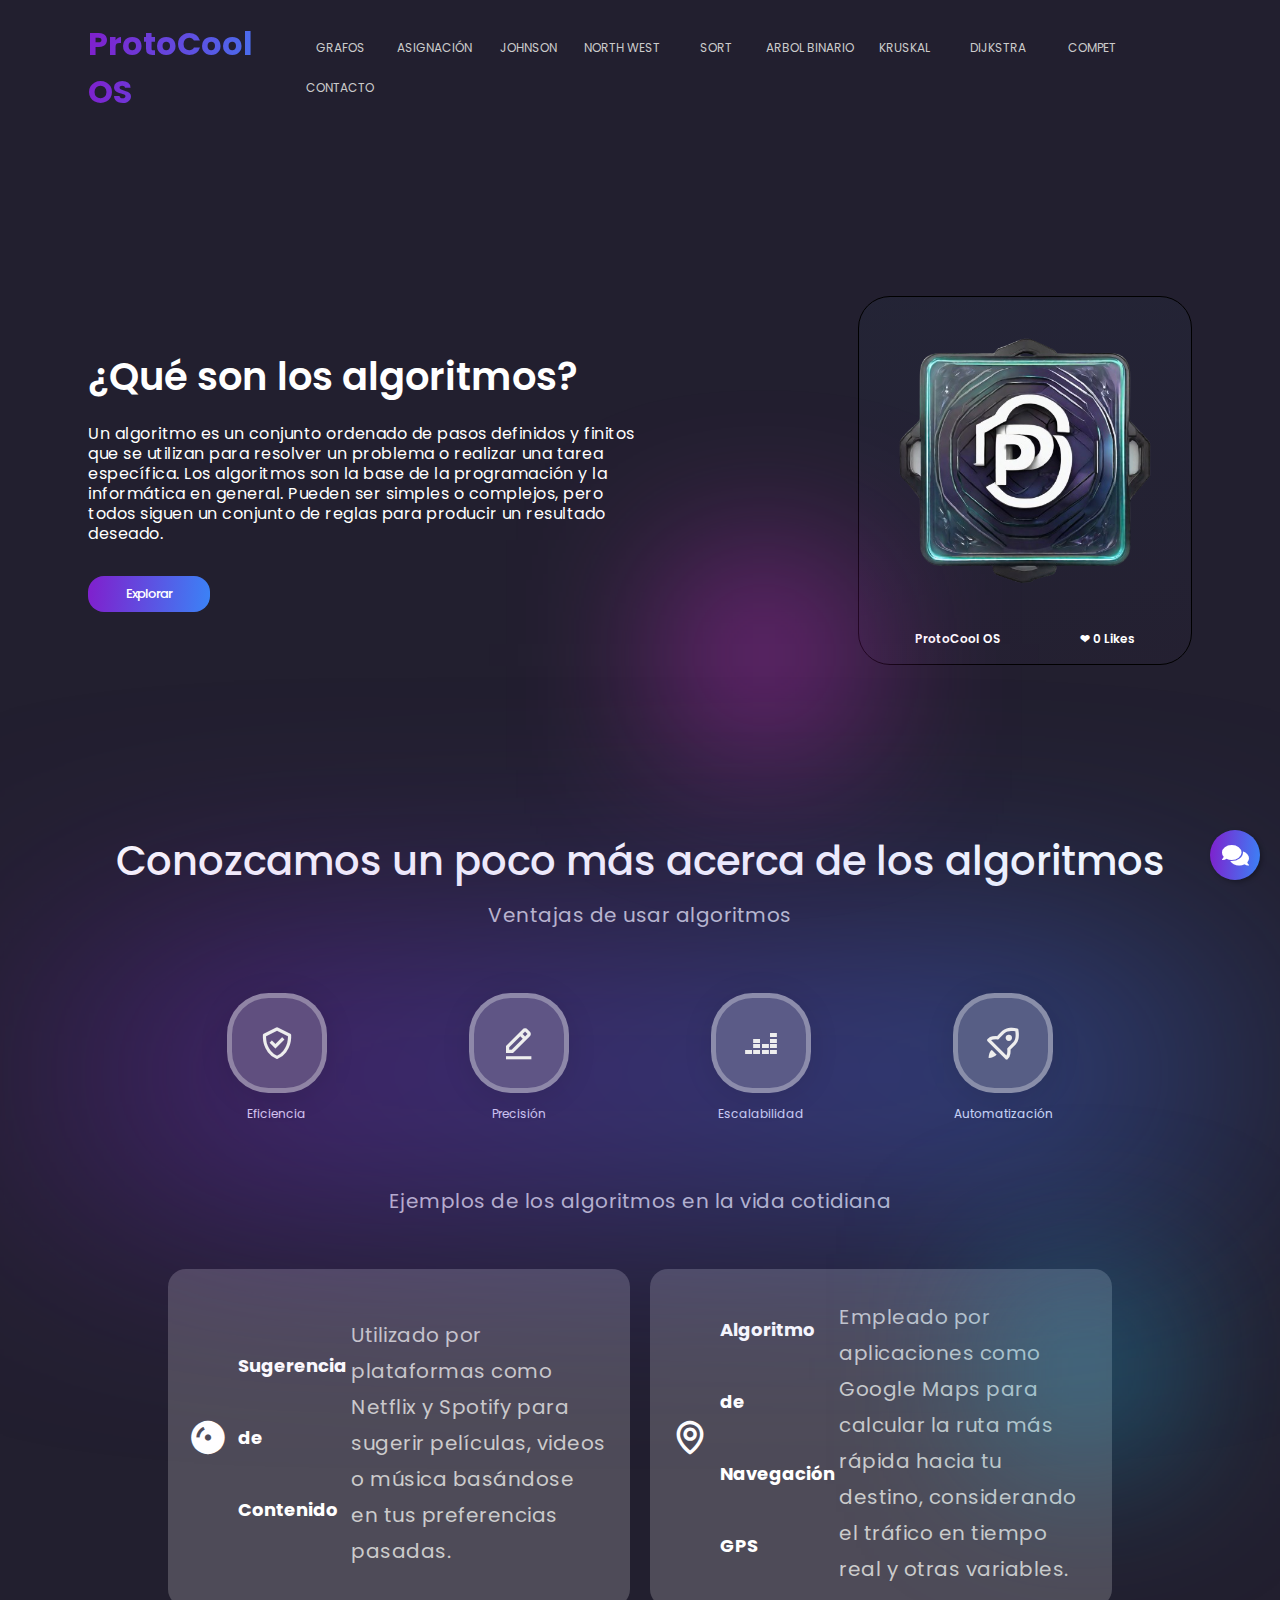
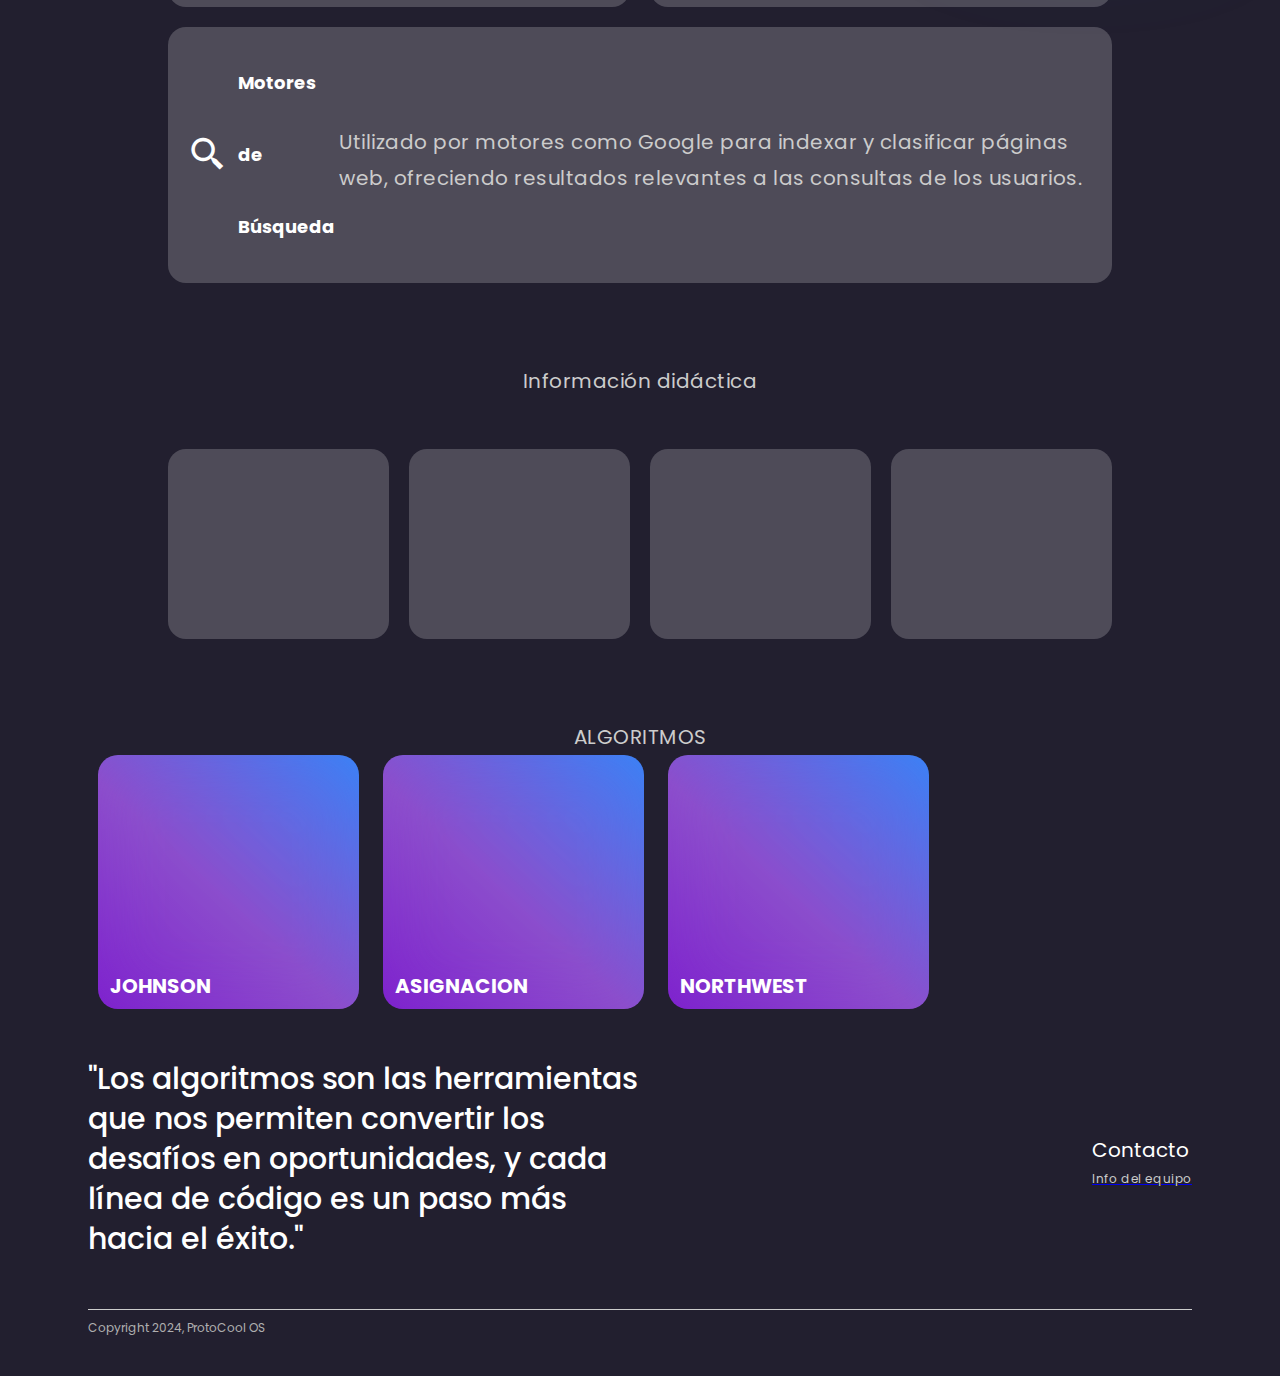
==== index.html @ 1f65a834 "Reutilizacion de codigo" ====
<!DOCTYPE html>
<html lang="en">

<head>
    <meta charset="UTF-8">
    <meta name="viewport" content="width=device-width, initial-scale=1.0">
    <link rel="stylesheet" href="https://cdnjs.cloudflare.com/ajax/libs/font-awesome/5.15.4/css/all.min.css">
    <link href='https://unpkg.com/boxicons@2.1.4/css/boxicons.min.css' rel='stylesheet'>
    <link rel="stylesheet" href="style.css">
    <title>ProtoCool OS</title>
</head>

<body>

    <div class="main">
        <!-- Navbar -->
        <div class="navbar">
            <a href="#" class="logo">ProtoCool OS</a>
            <!--
            <div class="nav-links">
                <span class="item selected">Home</span>
            </div>
            -->
            <div class="nav-buttons" id="navMenu">
                <a href="Grafos1/indexGrafos.html">
                    <button class="nav-btn">GRAFOS</button>
                </a>
                <a href="Asigancion/indexAsignacion.html">
                    <button class="nav-btn">ASIGNACIÓN</button>
                </a>
                <a href="Johnson/indexJohnson.html">
                    <button class="nav-btn">JOHNSON</button>
                </a>
                <a href="NorthWest/indexNorth.html">
                    <button class="nav-btn">NORTH WEST</button>
                </a>
                <a href="Sort/indexSort.html">
                    <button class="nav-btn">SORT</button>
                </a>
                <a href="ArbolBinario/indexArbol.html">
                    <button class="nav-btn">ARBOL BINARIO</button>
                </a>
                <a href="/Kruskal/indexkruskal.html">
                    <button class="nav-btn">KRUSKAL</button>
                </a>
                <a href="../Dijkstra/indexdijkstra.html">
                    <button class="nav-btn">DIJKSTRA</button>
                </a>
                <a href="../Compet/indexCompet.html">
                    <button class="nav-btn">COMPET</button>
                </a>
                <a href="Contacto/indexContacto.html">
                    <button class="nav-btn">CONTACTO</button>
                </a>
            </div>

            <button class="toggler">
                <i class='bx bx-menu'></i>
            </button>
        </div>
        <!-- End of Navbar -->

        <!-- Top Container -->
        <div class="top-container">
            <div class="info-box">
                <p class="header">
                    ¿Qué son los algoritmos?
                </p>
                <p class="info-text">
                    Un algoritmo es un conjunto ordenado de pasos definidos y finitos que se utilizan para resolver un problema o realizar una tarea específica. Los algoritmos son la base de la programación y la informática en general. Pueden ser simples o complejos, pero todos siguen un conjunto de reglas para producir un resultado deseado.
                </p>
                <div class="info-buttons">
                    <button id="scroll" class="info-btn selected">Explorar</button>
                    
                </div>
            </div>
            <div class="nft-box">
                <img src="logo_de_ProtoCool_OSv2.png" class="nft-pic">
                <div class="nft-content">
                    <div class="info">
                        <!-- <img src="logo.png" class="info-img"> -->
                        <div>
                            <p>
                                ProtoCool OS
                            </p>
                        </div>
                    </div>
                    <div class="likes">
                        <div class="heart-container">
                            <span class="heart" id="likeHeart">&#10084;</span>
                            <span id="likesCounter">0</span> Likes
                        </div>
                    </div>
                </div>
            </div>
        </div>
        <!-- End of Top Container -->

        <!-- Get Stearted -->
        <div class="get-started">
            <p class="header">Conozcamos un poco más acerca de los algoritmos</p>
            <p class="info-text">Ventajas de usar algoritmos</p>
            <div class="items-box">
                <div class="item-container">
                    <div class="item">
                        <i class='bx bx-check-shield'></i>
                    </div>
                    <p> Eficiencia </p>
                </div>
                <div class="item-container">
                    <div class="item">
                        <i class='bx bx-edit-alt'></i>
                    </div>
                    <p>Precisión </p>
                </div>
                <div class="item-container">
                    <div class="item">
                        <i class='bx bxl-deezer'></i>
                    </div>
                    <p>Escalabilidad</p>
                </div>
                <div class="item-container">
                    <div class="item">
                        <i class='bx bx-rocket'></i>
                    </div>
                    <p>Automatización</p>
                </div>
            </div>

            <p class="info-text">Ejemplos de los algoritmos en la vida cotidiana</p>
            <div class="sl-nft">
                <div class="item">
                    <div class="header">
                        <i class='bx bxs-album'></i>
                        <h5> Sugerencia de Contenido</h5>
                    </div>
                    <p class="info-text">Utilizado por plataformas como Netflix y Spotify para sugerir películas,
                         videos o música basándose en tus preferencias pasadas.</p>
                </div>
                <div class="item">
                    <div class="header">
                        <i class='bx bx-map'></i>
                        <h5>Algoritmo de Navegación GPS</h5>
                    </div>
                    <p class="info-text">Empleado por aplicaciones como Google Maps para calcular la ruta más rápida hacia tu destino, 
                        considerando el tráfico en tiempo real y otras variables.</p>
                </div>
                <div class="item">
                    <div class="header">
                        <i class='bx bx-search-alt-2' ></i>
                        <h5> Motores de Búsqueda</h5>
                    </div>
                    <p class="info-text">Utilizado por motores como Google para indexar y clasificar páginas web, 
                        ofreciendo resultados relevantes a las consultas de los usuarios.</p>
                </div>
            </div>
                  <p class="info-text">Información didáctica</p>
        <div class="sl-nft">
              <!-- Video 1 -->
                <div class="item">
                    <div class="video-container">
                        <iframe src="https://www.youtube.com/embed/U3CGMyjzlvM" frameborder="0" allow="accelerometer; autoplay; clipboard-write; encrypted-media; gyroscope; picture-in-picture" allowfullscreen></iframe>
                    </div>
                </div>
                <!-- Video 2 -->
                <div class="item">
                    <div class="video-container">
                        <iframe src="https://www.youtube.com/embed/qoDs0W5-Qv4?si=wZ1UsitnPnFlvQXN" frameborder="0" allow="accelerometer; autoplay; clipboard-write; encrypted-media; gyroscope; picture-in-picture" allowfullscreen></iframe>
                    </div>
                </div>
                <!-- Video 3 -->
                <div class="item">
                    <div class="video-container">
                        <iframe src="https://www.youtube.com/embed/fMCDM2GtWEo?si=LwZf0zCLdc-3-8Xm" frameborder="0" allow="accelerometer; autoplay; clipboard-write; encrypted-media; gyroscope; picture-in-picture" allowfullscreen></iframe>
                    </div>
                </div>
                <!-- Video 4 -->
                <div class="item">
                    <div class="video-container">
                        <iframe src="https://www.youtube.com/embed/XNWKJsDNScw?si=1HXkvjEHGDbLWqz3" frameborder="0" allow="accelerometer; autoplay; clipboard-write; encrypted-media; gyroscope; picture-in-picture" allowfullscreen></iframe>
                    </div>            
             </div>
    </div> 
        <!-- End of Get Started -->
        <p class="info-text">ALGORITMOS</p>
        <div class="card-container">
            <!-- Tarjeta adicional 1 -->
            <div class="container noselect">
            <div class="canvas">
              <div class="tracker tr-1"></div>
              <div class="tracker tr-2"></div>
              <div class="tracker tr-3"></div>
              <div class="tracker tr-4"></div>
              <div class="tracker tr-5"></div>
              <div class="tracker tr-6"></div>
              <div class="tracker tr-7"></div>
              <div class="tracker tr-8"></div>
              <div class="tracker tr-9"></div>
              <div class="tracker tr-10"></div>
              <div class="tracker tr-11"></div>
              <div class="tracker tr-12"></div>
              <div class="tracker tr-13"></div>
              <div class="tracker tr-14"></div>
              <div class="tracker tr-15"></div>
              <div class="tracker tr-16"></div>
              <div class="tracker tr-17"></div>
              <div class="tracker tr-18"></div>
              <div class="tracker tr-19"></div>
              <div class="tracker tr-20"></div>
              <div class="tracker tr-21"></div>
              <div class="tracker tr-22"></div>
              <div class="tracker tr-23"></div>
              <div class="tracker tr-24"></div>
              <div class="tracker tr-25"></div>
              <div id="card">
                <p id="prompt">JOHNSON</p>
                <div class="title"><br>Este algoritmo se utiliza en la programación lineal para resolver problemas de asignación,
                     donde se busca optimizar la asignación de recursos a diferentes tareas.
                     Se enfoca en minimizar costos o maximizar la eficiencia al encontrar la solución óptima mediante técnicas de programación lineal.</div>
                <div class="subtitle">
                Algoritmo de Johnson
                </div>
                
              </div>
            </div>
          </div>
            <!-- Tarjeta adicional 2 -->
            <div class="container noselect">
                <div class="canvas">
                <div class="tracker tr-1"></div>
                <div class="tracker tr-2"></div>
                <div class="tracker tr-3"></div>
                <div class="tracker tr-4"></div>
                <div class="tracker tr-5"></div>
                <div class="tracker tr-6"></div>
                <div class="tracker tr-7"></div>
                <div class="tracker tr-8"></div>
                <div class="tracker tr-9"></div>
                <div class="tracker tr-10"></div>
                <div class="tracker tr-11"></div>
                <div class="tracker tr-12"></div>
                <div class="tracker tr-13"></div>
                <div class="tracker tr-14"></div>
                <div class="tracker tr-15"></div>
                <div class="tracker tr-16"></div>
                <div class="tracker tr-17"></div>
                <div class="tracker tr-18"></div>
                <div class="tracker tr-19"></div>
                <div class="tracker tr-20"></div>
                <div class="tracker tr-21"></div>
                <div class="tracker tr-22"></div>
                <div class="tracker tr-23"></div>
                <div class="tracker tr-24"></div>
                <div class="tracker tr-25"></div>
                <div id="card">
                    <p id="prompt">ASIGNACION</p>
                    <div class="title"><br>El algoritmo de asignación se utiliza para resolver problemas de asignación de recursos finitos a 
                        tareas específicas, maximizando la eficiencia o minimizando los costos. Puede emplearse en diversas áreas como la logística, 
                        la asignación de personal, entre otros, donde se necesite asignar recursos de manera óptima.</div>
                    <div class="subtitle">
                    Algoritmo de asignacion
                    </div>
                    
                </div>
                </div>
            </div>

                <!-- Tarjeta adicional 3 -->
                <div class="container noselect">
                <div class="canvas">
                <div class="tracker tr-1"></div>
                <div class="tracker tr-2"></div>
                <div class="tracker tr-3"></div>
                <div class="tracker tr-4"></div>
                <div class="tracker tr-5"></div>
                <div class="tracker tr-6"></div>
                <div class="tracker tr-7"></div>
                <div class="tracker tr-8"></div>
                <div class="tracker tr-9"></div>
                <div class="tracker tr-10"></div>
                <div class="tracker tr-11"></div>
                <div class="tracker tr-12"></div>
                <div class="tracker tr-13"></div>
                <div class="tracker tr-14"></div>
                <div class="tracker tr-15"></div>
                <div class="tracker tr-16"></div>
                <div class="tracker tr-17"></div>
                <div class="tracker tr-18"></div>
                <div class="tracker tr-19"></div>
                <div class="tracker tr-20"></div>
                <div class="tracker tr-21"></div>
                <div class="tracker tr-22"></div>
                <div class="tracker tr-23"></div>
                <div class="tracker tr-24"></div>
                <div class="tracker tr-25"></div>
                <div id="card">
                    <p id="prompt">NORTHWEST</p>
                        <div class="title"><br>Este método es una técnica sencilla utilizada en problemas de transporte y asignación. 
                            Comienza asignando recursos desde la esquina noroeste de una matriz de costos o suministros, y luego avanza gradualmente 
                            para satisfacer tanto la demanda como el suministro. Aunque puede no garantizar siempre la solución óptima, 
                            es útil para una rápida aproximación en problemas de asignación de recursos.</div>
                            <div class="subtitle">
                                Algoritmo northwest
                            </div>
                        
                        </div>
                </div>
        </div>
        <i class="fas fa-comments" id="abrirChat"></i>

        <script>
            // Manejar el evento de clic en el icono del chat
            document.getElementById('abrirChat').addEventListener('click', () => {
                // Abre el chat utilizando la funcionalidad proporcionada por la librería de chat (por ejemplo, Poe.com)
                window.open('https://poe.com/BotYamil', '_blank'); // Abre el chat en una nueva pestaña
            });
        </script>


        <!-- Footer -->
        <div class="footer">
            <div class="footer-header">
                "Los algoritmos son las herramientas que nos permiten convertir los desafíos en oportunidades, y cada línea de código es un paso más hacia el éxito."
            </div>
            <div class="footer-links">
                <div class="link">
                    <h5>Contacto</h5>
                    <a href="Contacto/indexContacto.html">
                        <p>Info del equipo</p>
                    </a>
                </div>

            </div>

        </div>
        <!-- End of Footer -->
    </div>
    <div class="copyright">
        <p>Copyright 2024, ProtoCool OS</p>
          
    </div>
    <script src="index.js"></script>
</body>

</html>
---- style.css ----
@import url('https://fonts.googleapis.com/css2?family=Poppins:wght@300;400;500;600;700;800&display=swap');

*{
    margin: 0;
    padding: 0;
    box-sizing: border-box;
    font-family: 'Poppins', sans-serif;
}

body{
    background-color: #252954;
}

.main{
    padding: 0 88px;
    position: relative;
    overflow-x: hidden;
    background-color: #221f2f;
}

.main::before{
    content: "";
    position: absolute;
    width: 120px;
    height: 120px;
    left: 55%;
    top: 20%;
    background-color: #ed2ff0;
    filter: blur(90px);
}

.main::after{
    content: "";
    position: absolute;
    width: 120px;
    height: 120px;
    left: 80%;
    top: 44%;
    background-color: #22a8cd;
    filter: blur(90px);
}

.main .navbar{
    display: flex;
    align-items: center;
    justify-content: space-between;
    padding: 20px 0;
}

.navbar .toggler{
    font-size: 2rem;
    color: #c5c3c3;
    background-color: transparent;
    cursor: pointer;
    border: none;
    display: none;
}

.navbar .nav-btn{
    cursor: pointer;
    background-color: transparent;
    border: none;
    width: 90px;
    height: 40px;
    color: #ccc;
    font-size: 12px;
}

.navbar .nav-btn.selected{
    border: 2px solid #ccc;
    border-radius: 50px;
}

.navbar .logo{
    background: linear-gradient(95deg, #7e22ce 3.2%, #3b82f6 99.5%);
    background-clip: text;
    -webkit-background-clip: text;
    -webkit-text-fill-color: transparent;
    font-weight: 700;
    font-size: 32px;
}

.navbar .item{
    font-size: 13px;
    color: #ccc;
    cursor: pointer;
}

.navbar .item.selected{
    background: linear-gradient(95deg, #7e22ce 3.2%, #3b82f6 99.5%);
    background-clip: text;
    -webkit-background-clip: text;
    -webkit-text-fill-color: transparent;
    border-bottom: 1px solid #7e22ce;
}

.navbar .item.inactive{
    background: linear-gradient(95deg, #eaddf5 3.2%, #eaddf5 99.5%);
    background-clip: text;
    -webkit-background-clip: text;
    -webkit-text-fill-color: transparent;
}

.navbar .item:not(:last-child){
    margin-right: 20px;
}

.navbar .nav-buttons.active{
    transition: all 0.3s ease;
    opacity: 1;
}

.main .top-container{
    display: flex;
    align-items: center;
    justify-content: space-between;
    margin-top: 10rem;
}

.top-container .info-box{
    max-width: 50%;
    animation: toRight 0.8s;
}

.top-container .header{
    margin: 0;
    color: #fff;
    font-size: 2.4rem;
    font-weight: 600;
    line-height: 55px;
}

.top-container .info-text{
    margin: 20px 0 32px;
    color: #fff;
    font-size: 16px;
    line-height: 20px;
    letter-spacing: 0.5px;
}

.top-container .info-buttons{
    display: flex;
}

.top-container .info-btn{
    cursor: pointer;
    padding: 8px 38px;
    border-radius: 16px;
    font-weight: 500;
    font-size: 13px;
    letter-spacing: -1px;
    color: #fff;
}

.top-container .info-btn.nav-btn{
    margin-left: 20px;
    background-color: transparent;
    border: 1px solid #fff;
}

.top-container .info-btn.selected{
    border: none;
    background: linear-gradient(95deg, #7e22ce 3.2%, #3b82f6 99.5%);
}

.top-container .nft-box{
    padding: 16px;
    border: 1px solid #000;
    background: linear-gradient(170deg, rgba(52, 93, 129, 0.08) 1.85%, rgba(57, 46, 75, 0.08) 98%);
    border-radius: 2rem;
    animation: toLeft 0.8s;
}

.top-container .nft-pic{
    object-fit: cover;
    width: 300px;
    height: 300px;
    border-radius: 1.6rem;
}

.top-container .nft-box .nft-content{
    display: flex;
    align-items: center;
    justify-content: space-around;
    margin-top: 10px;
}

.top-container .nft-box .info, .top-container .nft-box .likes{
    display: flex;
    align-items: center;
    color: #fff;
    font-weight: 600;
    font-size: 12px;
}

.top-container .nft-box .info-img{
    object-fit: cover;
    flex-shrink: 0;
    width: 30px;
    height: 30px;
    border-radius: 50%;
    margin-right: 10px;
}

.top-container .nft-box .likes .icon-box{
    display: flex;
    align-items: center;
    font-size: 15px;
}

.top-container .nft-box .likes .icon-box .bx{
    font-size: 30px;
    margin-right: 8px;
}

.get-started{
    margin-top: 10rem;
    display: flex;
    flex-direction: column;
}

.get-started .header{
    align-self: center;
    color: #fff;
    font-weight: 500;
    font-size: 40px;
    line-height: 72px;
}

.get-started .info-text{
    align-self: center;
    color: #ccc;
    font-weight: 400;
    font-size: 20px;
    line-height: 36px;
    letter-spacing: 0.5px;
}

.get-started .items-box{
    padding: 60px 80px;
    position: relative;
    display: grid;
    grid-template-columns: auto auto auto auto;
    grid-column-gap: 25px;
    grid-row-gap: 50px;
    justify-content: space-around;
}

.get-started .items-box:before{
    content: "";
    position: absolute;
    width: 100%;
    height: 120px;
    top: 80px;
    background: linear-gradient(95deg, #7e22ce 3.2%, #3b82f6 99.5%);
    filter: blur(140px);
}

.get-started .items-box .item-container p{
    width: 100px;
    margin-top: 12px;
    text-align: center;
    font-size: 12px;
    color: #fff;
}

.get-started .items-box .item-container .item{
    display: flex;
    align-items: center;
    justify-content: center;
    width: 100px;
    height: 100px;
    border: 5px solid rgba(255, 255, 255, 0.3);
    border-radius: 2.6rem;
    box-shadow: 0 4px 30px rgba(0, 0, 0, 0.1);
    background: rgba(255, 255, 255, 0.2);
    backdrop-filter: blur(90px);
}

.get-started .items-box .item-container .item .bx{
    font-size: 38px;
    color: #eee;
}

.main .footer{
    margin: 50px 0;
    display: flex;
    align-items: center;
    justify-content: space-between;
}

.main .copyright{
    padding-bottom: 30px;
    border-top: 1px solid #ccc;
}

.main .footer .footer-header{
    max-width: 50%;
    font-weight: 500;
    font-size: 30px;
    line-height: 40px;
    color: #fff;
}

.main .footer .footer-links{
    display: flex;
}

.main .footer .footer-links .link{
    margin-left: 70px;
}

.main .footer .footer-links .link h5{
    font-weight: 400;
    font-size: 20px;
    line-height: 40px;
    color: #fff;
}

.main .footer .footer-links .link p{
    font-size: 12px;
    line-height: 18px;
    letter-spacing: 0.05em;
    color: #ccc;
}

.copyright p{
    font-size: 12px;
    line-height: 36px;
    color: #afafaf;
}

@media screen and (max-width: 1040px) {
    .top-container{
        flex-direction: column;
    }

    .top-container .info-box{
        max-width: none;
        margin: 60px 0;
    }

    .top-container .nft-box{
        display: none;
    }

    .main .footer{
        flex-direction: column;
    }

    .main .footer .footer-header{
        max-width: 80%;
        margin-bottom: 30px;
        text-align: center;
    }

    .main .footer .footer-links .link:first-child{
        margin: 0;
    }
}

@media screen and (max-width: 925px) {
    .navbar .nav-links{
        display: none;
    }

    .navbar .nav-buttons{
        opacity: 0;
    }

    .navbar .toggler{
        display: flex !important;
        align-items: center;
    }

    .get-started .info-text{
        text-align: center;
    }

    .get-started .items-box{
        display: grid;
        grid-template-columns: auto auto;
        justify-content: space-evenly;
        padding: 50px 0;
    }

    .get-started .items-box:before{
        height: 200px;
        top: 90px;
        filter: blur(120px);
    }
}

@media screen and (max-width: 700px) {
    .top-container{
        margin-top: 4rem !important;
    }

    .top-container .info-box{
        max-height: none;
        max-width: none;
        margin-bottom: 4rem;
    }

    .top-container .nft-box{
        display: block;
        max-width: none;
        max-height: none;
    }
}

@media screen and (max-width: 600px) {
    .main{
        padding: 0 40px;
    }

    .footer .footer-header{
        font-size: 20px;
        line-height: 30px;
        max-width: 100%;
        margin-bottom: 30px;
        text-align: center;
    }

    .footer .footer-links{
        justify-content: space-between;
        width: 100%;
    }

    .footer .footer-links .link{
        margin-left: 20px;
    }

    .footer .footer-links .link h5{
        font-size: 15px;
        line-height: 35px;
    }

    .footer .footer-links .link p{
        font-size: 11px;
        line-height: 18px;
    }
}

@keyframes toRight{
    from{
        transform: translateX(-700px);
    }
    to{
        transform: translateX(0px);
    }
}

@keyframes toLeft{
    from{
        transform: translateX(550px);
    }
    to{
        transform: translateX(0px);
    }
}

h2.separator{
    padding: 0 80px;
    font-size: 40px;
    margin-top: 40px;
}
.sl-nft{
    padding: 0 80px;
    margin: 50px 0 80px;
    display: flex;
    justify-content: space-between;
    gap: 30px;
}
.sl-nft .item {

    padding: 20px;
    background: rgba(255, 255, 255, 0.2);
    border-radius: 18px;
    transition: all 0.3s ease;
}


.sl-nft .item:hover{
    box-shadow: none;
    box-shadow: 0 10px 30px #f4f1f1;  
}

.sl-nft .item .header{
    display: flex;
    align-items: center;
    gap: 10px;
}
.sl-nft .item .header i{
    font-size: 40px;
}

.sl-nft .item .header h5{
    font-size: 18px;
}

.sl-nft .item p{
    margin-top: 10px;
    padding: 0 4px;

}
.sl-nft {
    display: flex;
    flex-wrap: wrap;
    gap: 20px; /* Ajusta el espacio entre los videos según necesites */
    justify-content: center; /* Centra los elementos si no ocupan todo el ancho */
}

.sl-nft .item {
    flex: 1 1 200px; /* Los elementos se ajustan pero no serán más pequeños de 200px */
    display: flex;
    justify-content: center;
    align-items: center;
}

.video-container {
    width: 100%;
    position: relative;
    overflow: hidden;
}

.video-container iframe {
    display: block; /* Elimina cualquier espacio extra abajo del iframe */
    width: 100%;
    height: auto;
}

/*
Función agregada para quitar el subrayao de las etiquetas a
*/

.nav-buttons a {
    text-decoration: none; /* Elimina la decoración del enlace */
}

.heart {
    cursor: pointer;
    
  }
  /*works janky on mobile :<*/
/*works janky on mobile :<*/
.container {
    position: relative;
    width: 190px;
    height: 254px;
    transition: 200ms;
    align-items: center;
  }
  
  .container:active {
    width: 180px;
    height: 245px;
    align-items: center;
  }
  
  #card {
    position: absolute;
    inset: 0;
    z-index: 0;
    display: flex;
    justify-content: center;
    align-items: center;
    border-radius: 20px;
    transition: 700ms;
    overflow: hidden;
    background: linear-gradient(43deg, #7e22ce 0%, #8d4ecc 46%, #3b82f6 100%);
    align-items: center;

  }
  
  .subtitle {
    transform: translateY(160px);
    color: rgb(134, 110, 221);
    text-align: center;
    width: 100%;
    font-size: 14px;
    line-height: 1.5; /* Espacio entre líneas */
    max-height: 100%; /* Asegura que el texto no se desborde verticalmente */
    overflow: hidden;
    text-overflow: ellipsis; /* Recorta el texto con puntos suspensivos si es necesario */
    white-space: nowrap;
  }
  
  .title {
    opacity: 0;
    transition-duration: 300ms;
    transition-timing-function: ease-in-out-out;
    transition-delay: 100ms;
    position: absolute;
    font-size: small;
    font-weight: bold;
    color: white;
    max-height: 100%; /* Asegura que el texto no se desborde verticalmente */
    margin: 15px; /* Ajusta este valor según necesites */
    text-align: justify;

  }
  
  .tracker:hover ~ #card .title {
    opacity: 1;
  }
  
  #prompt {
    bottom: 8px;
    left: 12px;
    z-index: 20;
    font-size: 20px;
    font-weight: bold;
    transition: 300ms ease-in-out-out;
    position: absolute;
    max-width: 110px;
    color: rgb(255, 255, 255);
  }
  
  .tracker {
    position: absolute;
    z-index: 200;
    width: 100%;
    height: 100%;
  }
  
  .tracker:hover {
    cursor: pointer;
  }
  
  .tracker:hover ~ #card #prompt {
    opacity: 0;
  }
  
  .tracker:hover ~ #card {
    transition: 300ms;
    filter: brightness(1.1);
  }
  
  .container:hover #card::before {
    transition: 200ms;
    content: '';
    opacity: 80%;
    align-items: center;
  }
  
  .canvas {
    perspective: 800px;
    inset: 0;
    z-index: 200;
    position: absolute;
    display: grid;
    grid-template-columns: 1fr 1fr 1fr 1fr 1fr;
    grid-template-rows: 1fr 1fr 1fr 1fr 1fr;
    gap: 0px 0px;
    grid-template-areas: "tr-1 tr-2 tr-3 tr-4 tr-5"
      "tr-6 tr-7 tr-8 tr-9 tr-10"
      "tr-11 tr-12 tr-13 tr-14 tr-15"
      "tr-16 tr-17 tr-18 tr-19 tr-20"
      "tr-21 tr-22 tr-23 tr-24 tr-25";
  }
  
  #card::before {
    content: '';
    background: linear-gradient(43deg, #7e22ce 0%, #8d4ecc 46%, #3b82f6 100%);
    filter: blur(2rem);
    opacity: 30%;
    width: 100%;
    height: 100%;
    position: absolute;
    z-index: -1;
    transition: 200ms;
  }
  
  .tr-1 {
    grid-area: tr-1;
  }
  
  .tr-2 {
    grid-area: tr-2;
  }
  
  .tr-3 {
    grid-area: tr-3;
  }
  
  .tr-4 {
    grid-area: tr-4;
  }
  
  .tr-5 {
    grid-area: tr-5;
  }
  
  .tr-6 {
    grid-area: tr-6;
  }
  
  .tr-7 {
    grid-area: tr-7;
  }
  
  .tr-8 {
    grid-area: tr-8;
  }
  
  .tr-9 {
    grid-area: tr-9;
  }
  
  .tr-10 {
    grid-area: tr-10;
  }
  
  .tr-11 {
    grid-area: tr-11;
  }
  
  .tr-12 {
    grid-area: tr-12;
  }
  
  .tr-13 {
    grid-area: tr-13;
  }
  
  .tr-14 {
    grid-area: tr-14;
  }
  
  .tr-15 {
    grid-area: tr-15;
  }
  
  .tr-16 {
    grid-area: tr-16;
  }
  
  .tr-17 {
    grid-area: tr-17;
  }
  
  .tr-18 {
    grid-area: tr-18;
  }
  
  .tr-19 {
    grid-area: tr-19;
  }
  
  .tr-20 {
    grid-area: tr-20;
  }
  
  .tr-21 {
    grid-area: tr-21;
  }
  
  .tr-22 {
    grid-area: tr-22;
  }
  
  .tr-23 {
    grid-area: tr-23;
  }
  
  .tr-24 {
    grid-area: tr-24;
  }
  
  .tr-25 {
    grid-area: tr-25;
  }
  
  .tr-1:hover ~ #card {
    transition: 125ms ease-in-out;
    transform: rotateX(20deg) rotateY(-10deg) rotateZ(0deg);
  }
  
  .tr-2:hover ~ #card {
    transition: 125ms ease-in-out;
    transform: rotateX(20deg) rotateY(-5deg) rotateZ(0deg);
  }
  
  .tr-3:hover ~ #card {
    transition: 125ms ease-in-out;
    transform: rotateX(20deg) rotateY(0deg) rotateZ(0deg);
  }
  
  .tr-4:hover ~ #card {
    transition: 125ms ease-in-out;
    transform: rotateX(20deg) rotateY(5deg) rotateZ(0deg);
  }
  
  .tr-5:hover ~ #card {
    transition: 125ms ease-in-out;
    transform: rotateX(20deg) rotateY(10deg) rotateZ(0deg);
  }
  
  .tr-6:hover ~ #card {
    transition: 125ms ease-in-out;
    transform: rotateX(10deg) rotateY(-10deg) rotateZ(0deg);
  }
  
  .tr-7:hover ~ #card {
    transition: 125ms ease-in-out;
    transform: rotateX(10deg) rotateY(-5deg) rotateZ(0deg);
  }
  
  .tr-8:hover ~ #card {
    transition: 125ms ease-in-out;
    transform: rotateX(10deg) rotateY(0deg) rotateZ(0deg);
  }
  
  .tr-9:hover ~ #card {
    transition: 125ms ease-in-out;
    transform: rotateX(10deg) rotateY(5deg) rotateZ(0deg);
  }
  
  .tr-10:hover ~ #card {
    transition: 125ms ease-in-out;
    transform: rotateX(10deg) rotateY(10deg) rotateZ(0deg);
  }
  
  .tr-11:hover ~ #card {
    transition: 125ms ease-in-out;
    transform: rotateX(0deg) rotateY(-10deg) rotateZ(0deg);
  }
  
  .tr-12:hover ~ #card {
    transition: 125ms ease-in-out;
    transform: rotateX(0deg) rotateY(-5deg) rotateZ(0deg);
  }
  
  .tr-13:hover ~ #card {
    transition: 125ms ease-in-out;
    transform: rotateX(0deg) rotateY(0deg) rotateZ(0deg);
  }
  
  .tr-14:hover ~ #card {
    transition: 125ms ease-in-out;
    transform: rotateX(0deg) rotateY(5deg) rotateZ(0deg);
  }
  
  .tr-15:hover ~ #card {
    transition: 125ms ease-in-out;
    transform: rotateX(0deg) rotateY(10deg) rotateZ(0deg);
  }
  
  .tr-16:hover ~ #card {
    transition: 125ms ease-in-out;
    transform: rotateX(-10deg) rotateY(-10deg) rotateZ(0deg);
  }
  
  .tr-17:hover ~ #card {
    transition: 125ms ease-in-out;
    transform: rotateX(-10deg) rotateY(-5deg) rotateZ(0deg);
  }
  
  .tr-18:hover ~ #card {
    transition: 125ms ease-in-out;
    transform: rotateX(-10deg) rotateY(0deg) rotateZ(0deg);
  }
  
  .tr-19:hover ~ #card {
    transition: 125ms ease-in-out;
    transform: rotateX(-10deg) rotateY(5deg) rotateZ(0deg);
  }
  
  .tr-20:hover ~ #card {
    transition: 125ms ease-in-out;
    transform: rotateX(-10deg) rotateY(10deg) rotateZ(0deg);
  }
  
  .tr-21:hover ~ #card {
    transition: 125ms ease-in-out;
    transform: rotateX(-20deg) rotateY(-10deg) rotateZ(0deg);
  }
  
  .tr-22:hover ~ #card {
    transition: 125ms ease-in-out;
    transform: rotateX(-20deg) rotateY(-5deg) rotateZ(0deg);
  }
  
  .tr-23:hover ~ #card {
    transition: 125ms ease-in-out;
    transform: rotateX(-20deg) rotateY(0deg) rotateZ(0deg);
  }
  
  .tr-24:hover ~ #card {
    transition: 125ms ease-in-out;
    transform: rotateX(-20deg) rotateY(5deg) rotateZ(0deg);
  }
  
  .tr-25:hover ~ #card {
    transition: 125ms ease-in-out;
    transform: rotateX(-20deg) rotateY(10deg) rotateZ(0deg);
  }
  
  .noselect {
    -webkit-touch-callout: none;
     /* iOS Safari */
    -webkit-user-select: none;
     /* Safari */
     /* Konqueror HTML */
    -moz-user-select: none;
     /* Old versions of Firefox */
    -ms-user-select: none;
     /* Internet Explorer/Edge */
    user-select: none;
     /* Non-prefixed version, currently
                                      supported by Chrome, Edge, Opera and Firefox */
  }
  .container-wrapper {
    display: flex;
    justify-content: space-around;
    align-items: center;
  }
  
  .container {
    display: inline-block;
    margin: 0 10px;
    vertical-align: top;
    width: calc(25% - 15px); /* Calcula el ancho de cada tarjeta para ocupar aproximadamente un tercio del contenedor, considerando el margen */
    box-sizing: border-box; /* Incluye el padding y el borde en el ancho de la tarjeta */
    align-items: center;
  }
  /* Estilos adicionales según tus necesidades */

/* Estilo para el botón del bot Yamil */
#abrirChat {
  position: fixed;
  bottom: 20px;
  right: 20px;
  width: 50px;
  height: 50px;
  border-radius: 50%;
  font-size: 24px;
  line-height: 50px;
  text-align: center;
  border: none;
  background: linear-gradient(95deg, #7e22ce 3.2%, #3b82f6 99.5%);
  color: white;
  cursor: pointer;
  box-shadow: 2px 2px 5px rgba(0,0,0,0.3);
  animation: helpBtnAnim 2s infinite;
}

@keyframes helpBtnAnim {
  0% { transform: scale(1); }
  50% { transform: scale(1.1); }
  100% { transform: scale(1); }
}
.tooltip {
  background-color: #252954; /* Color de fondo como el cuadro de ayuda */
  color: white; /* Texto en color blanco */
  padding: 20px;
  border-radius: 10px;
  box-shadow: 2px 2px 5px rgba(0,0,0,0.3);
  position: absolute;
  z-index: 1000; /* Asegura que el tooltip esté por encima de otros elementos */
  width: 300px; /* O ajusta según la necesidad */
}
.tooltip button {
  cursor: pointer;
  padding: 8px 38px;
  border-radius: 18px;
  font-weight: 500;
  font-size: 13px;
  letter-spacing: -1px;
  color: #fff;
  border: none;
  background: linear-gradient(95deg, #7e22ce 3.2%, #3b82f6 99.5%);
  font-family: 'Poppins', sans-serif;
  margin-top: 15px;
}
.tooltip button:not(:last-child) {
  margin-right: 10px;
}
.resaltar {
  outline: 2px solid #f2eff5; /* Añade un contorno para resaltar */
  outline-offset: 2px;
  box-shadow: 0 0 8px #f4f3f6; /* Añade un resplandor para mayor visibilidad */
  z-index: 100000;
}

.tooltip button {
  display: inline-block;
  margin: 5px;
  font-size: 16px;
}
/* Ajusta estos estilos según la librería de iconos que uses */
.anterior-icono, .siguiente-icono, .finalizar-icono {
  display: inline-block;
  margin-right: 8px;
}
/* Estilos adicionales para los botones, si es necesario */

#capaDesenfoque {
  position: fixed;
  top: 0;
  left: 0;
  width: 100vw;
  height: 100vh;
  background: rgba(0, 0, 0, 0.5); /* Usa un color de fondo semitransparente si deseas oscurecer el fondo junto con el desenfoque */
  z-index: 999; /* Asegúrate de que esto sea menor que el z-index de .tooltip y .resaltar */
  backdrop-filter: blur(4px);
}

.tooltip, .resaltar {
  z-index: 10000; /* Mayor que el z-index de #capaDesenfoque para asegurar que se muestren por encima */
}
#botonVideo {
  position: absolute;
  right: -10px; /* Ajusta este valor para mover horizontalmente */
  top: -20px; /* Ajusta este valor para mover verticalmente */
  z-index: 1007; /* Asegúrate de que esté por encima del tooltip */
  cursor: pointer;
  background-color: #7e22ce; /* Color de fondo */
  border-radius: 50%; /* Botón redondo */
  padding: 10px; /* Tamaño del botón */
  border: none; /* Sin borde */
  outline: none; /* Sin resplandor al hacer clic */
  display: flex; /* Centrar el ícono dentro del botón */
  align-items: center;
  justify-content: center;
  box-shadow: 0 0 15px #7e22ce; /* Sombra para efecto resplandeciente */
}

.boton-resplandor {
  animation: resplandor 1.5s infinite alternate;
}

@keyframes resplandor {
  0% {
      box-shadow: 0 0 5px #fff, 0 0 10px #fff, 0 0 15px #7e22ce, 0 0 20px #7e22ce;
  }
  100% {
      box-shadow: 0 0 10px #fff, 0 0 20px #fff, 0 0 30px #7e22ce, 0 0 40px #7e22ce;
  }
}
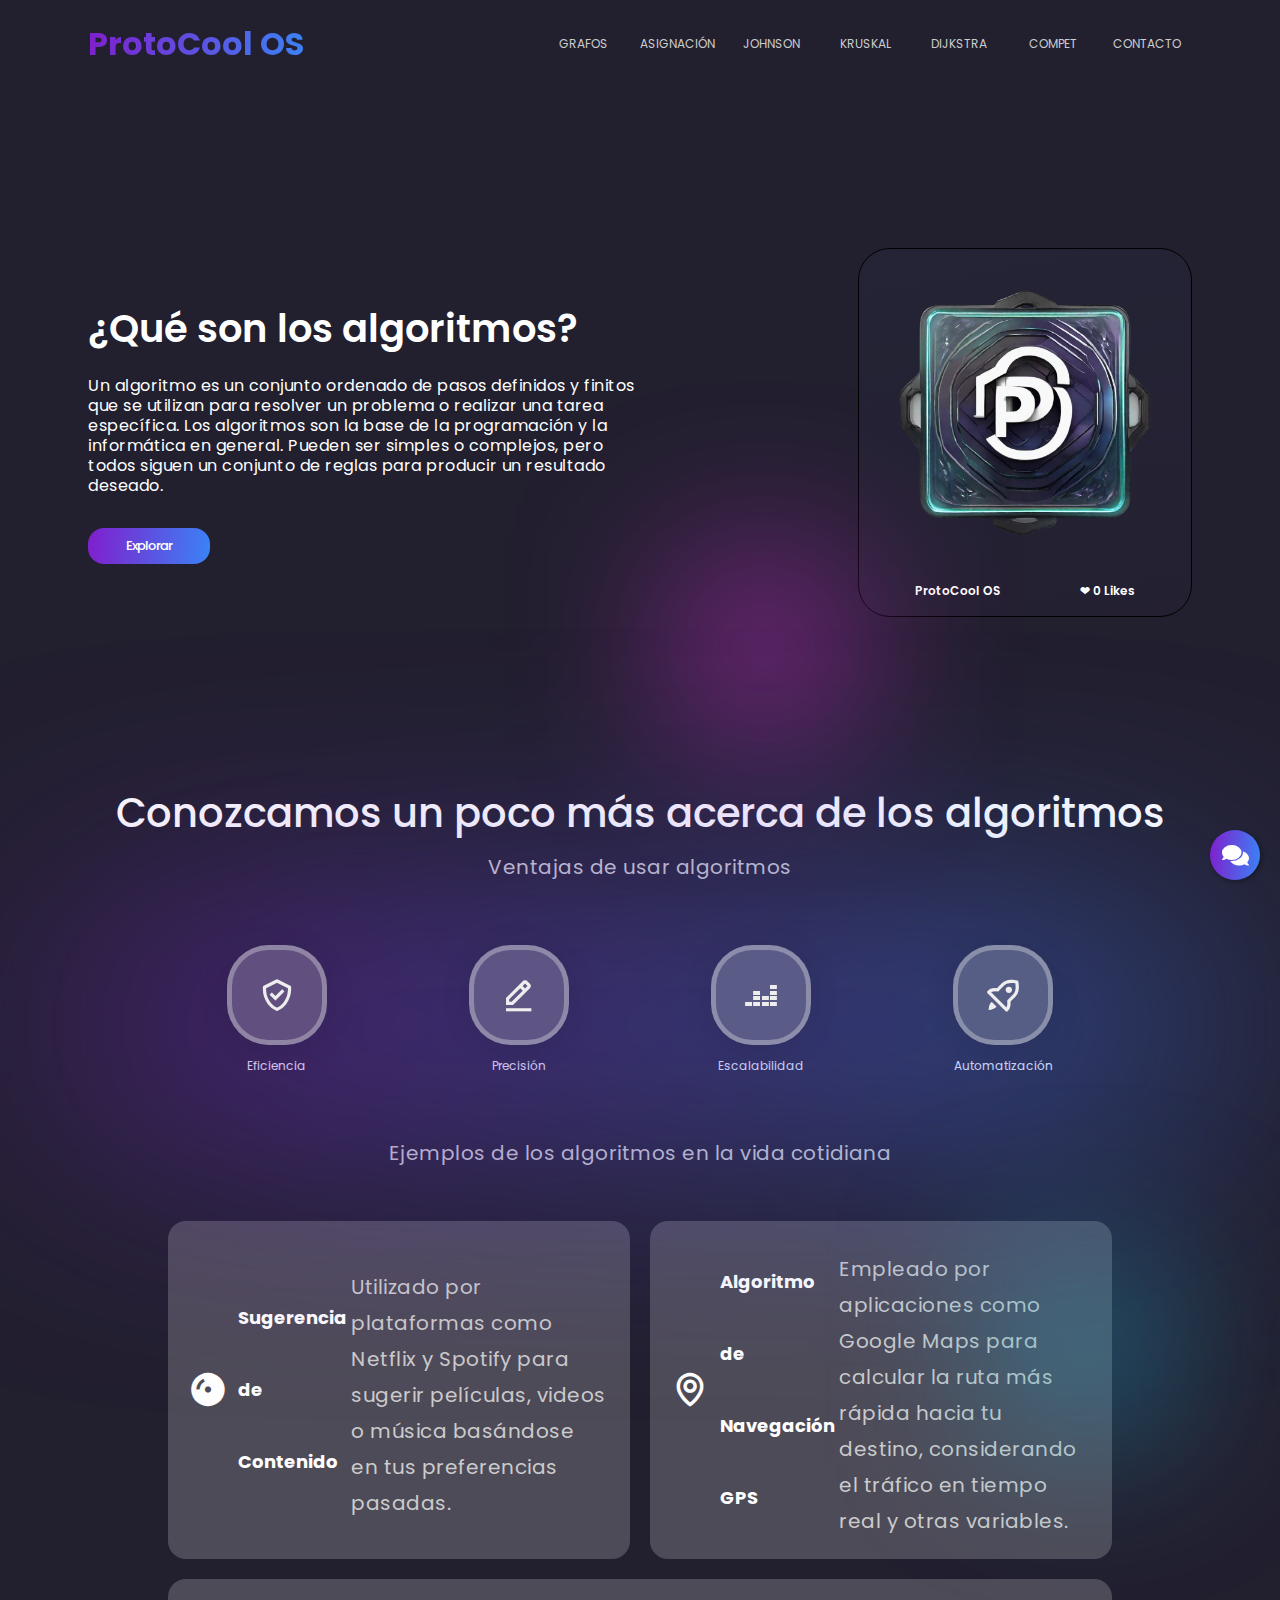
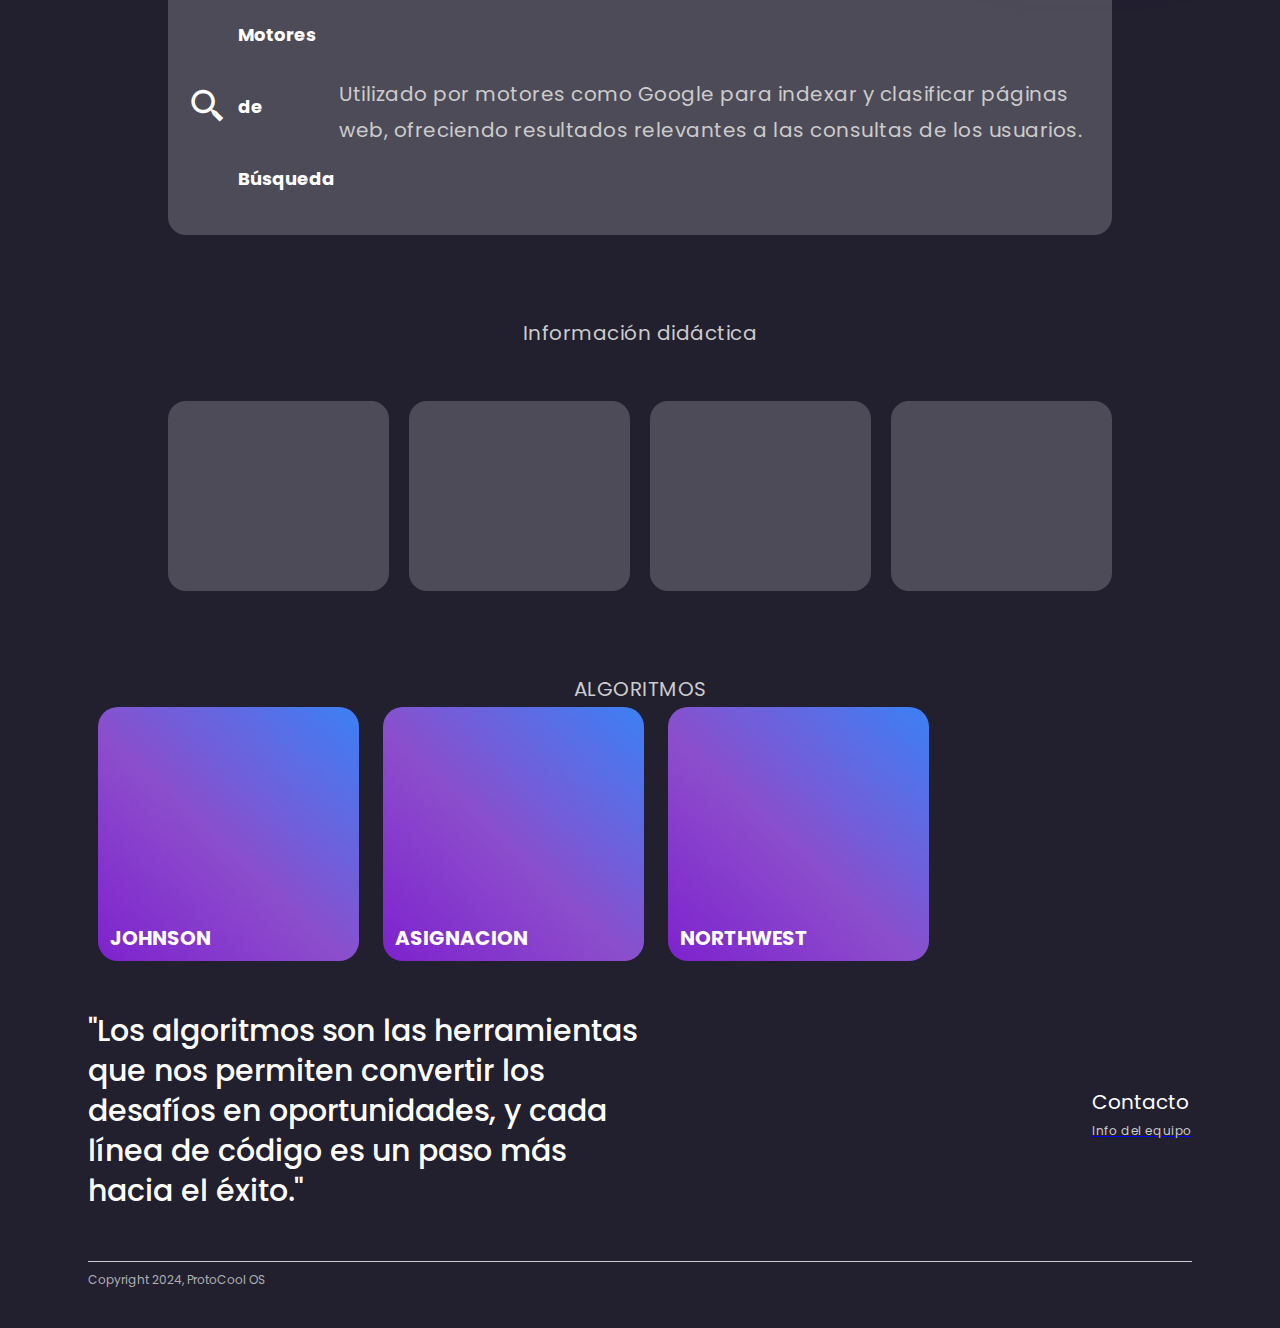
==== commit 4859cb72: "Limpieza de codigo" ====
--- a/index.html
+++ b/index.html
@@ -30,15 +30,6 @@
                 </a>
                 <a href="Johnson/indexJohnson.html">
                     <button class="nav-btn">JOHNSON</button>
-                </a>
-                <a href="NorthWest/indexNorth.html">
-                    <button class="nav-btn">NORTH WEST</button>
-                </a>
-                <a href="Sort/indexSort.html">
-                    <button class="nav-btn">SORT</button>
-                </a>
-                <a href="ArbolBinario/indexArbol.html">
-                    <button class="nav-btn">ARBOL BINARIO</button>
                 </a>
                 <a href="/Kruskal/indexkruskal.html">
                     <button class="nav-btn">KRUSKAL</button>
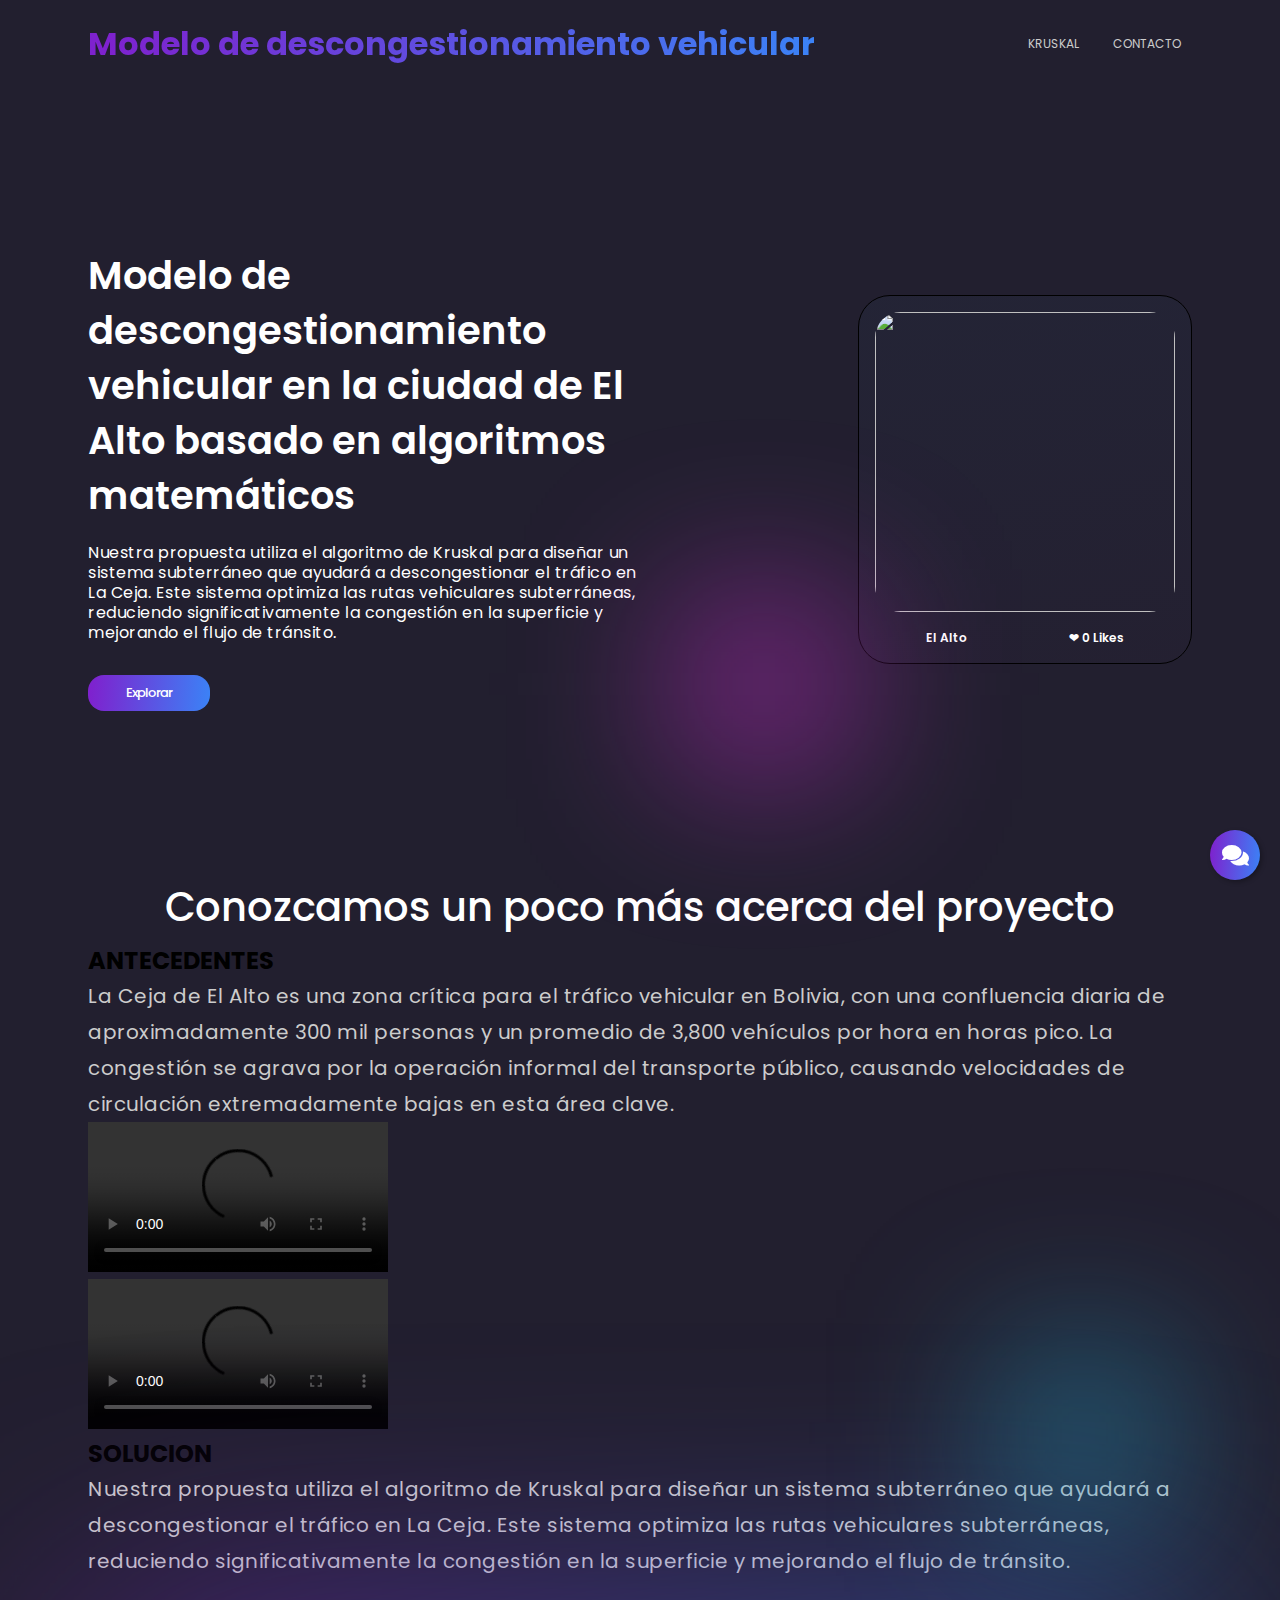
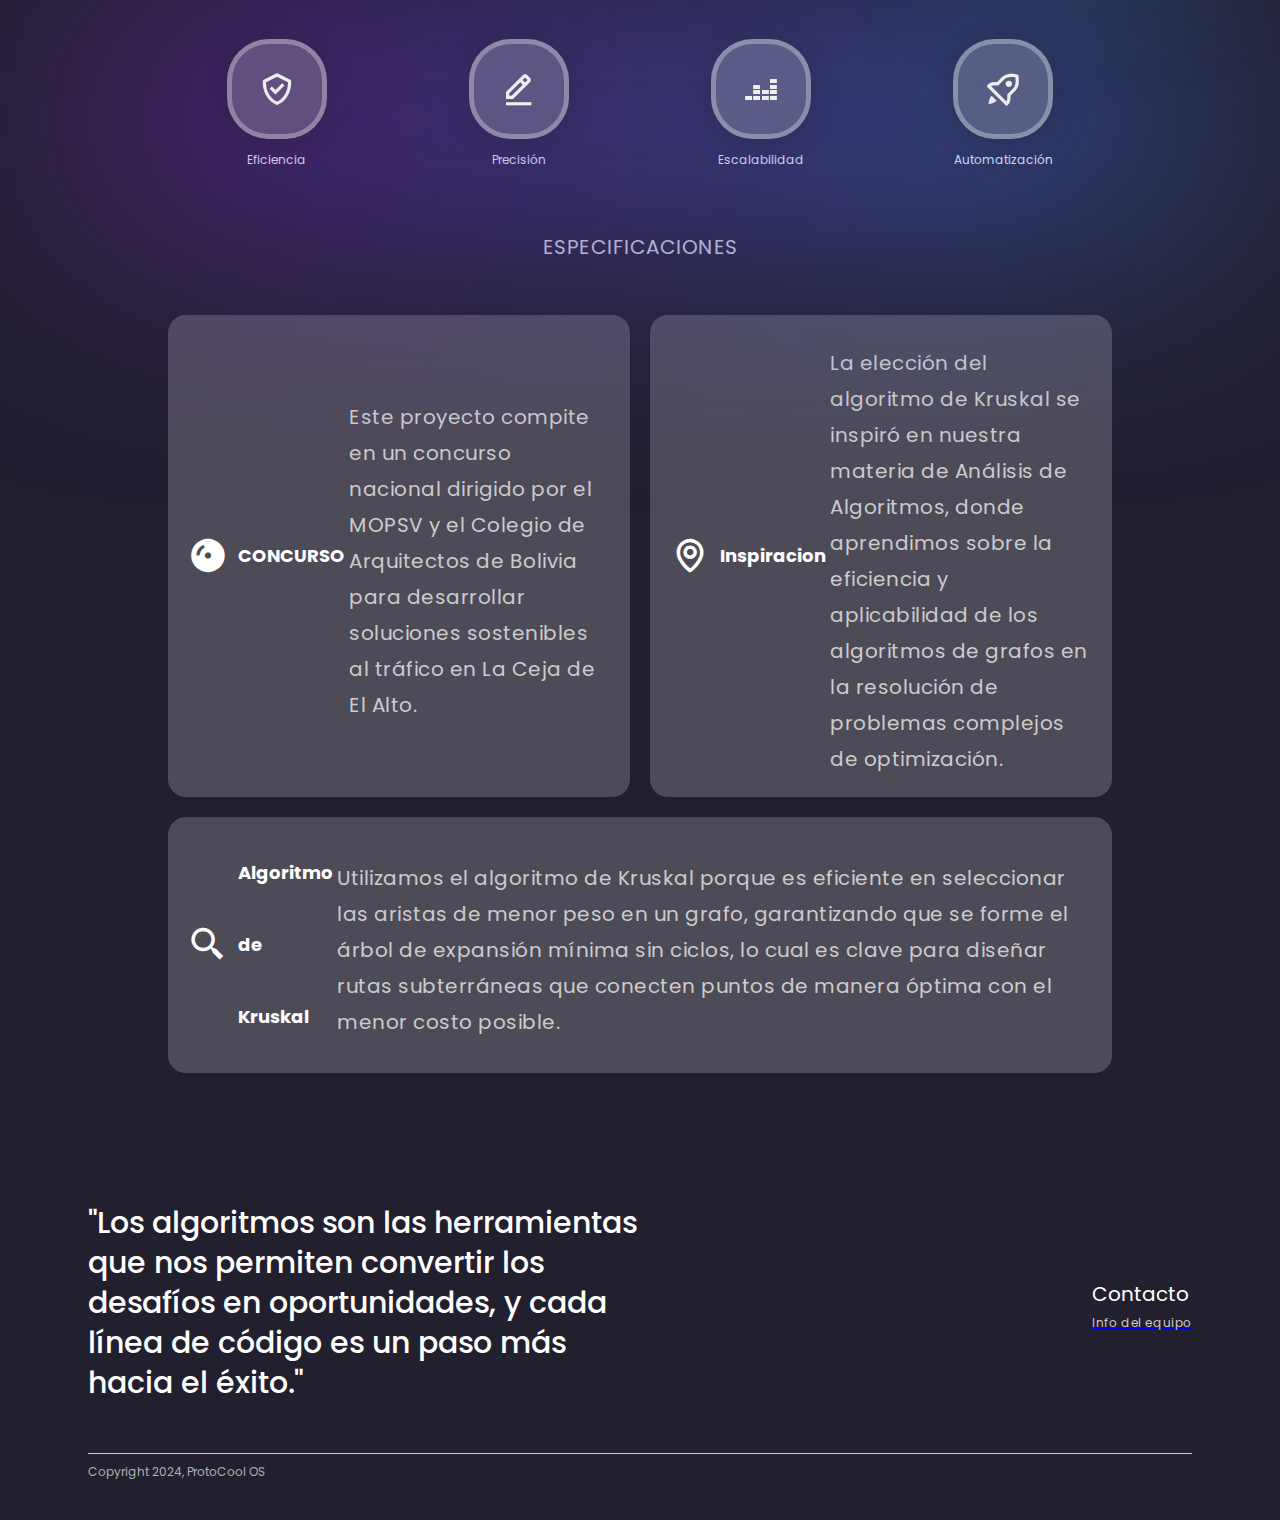
==== commit 3f4fef2e: "pdf agregado y like corregido" ====
--- a/index.html
+++ b/index.html
@@ -15,30 +15,11 @@
     <div class="main">
         <!-- Navbar -->
         <div class="navbar">
-            <a href="#" class="logo">ProtoCool OS</a>
-            <!--
-            <div class="nav-links">
-                <span class="item selected">Home</span>
-            </div>
-            -->
+            <a href="#" class="logo">Modelo de descongestionamiento vehicular</a>
+            
             <div class="nav-buttons" id="navMenu">
-                <a href="Grafos1/indexGrafos.html">
-                    <button class="nav-btn">GRAFOS</button>
-                </a>
-                <a href="Asigancion/indexAsignacion.html">
-                    <button class="nav-btn">ASIGNACIÓN</button>
-                </a>
-                <a href="Johnson/indexJohnson.html">
-                    <button class="nav-btn">JOHNSON</button>
-                </a>
                 <a href="/Kruskal/indexkruskal.html">
                     <button class="nav-btn">KRUSKAL</button>
-                </a>
-                <a href="../Dijkstra/indexdijkstra.html">
-                    <button class="nav-btn">DIJKSTRA</button>
-                </a>
-                <a href="../Compet/indexCompet.html">
-                    <button class="nav-btn">COMPET</button>
                 </a>
                 <a href="Contacto/indexContacto.html">
                     <button class="nav-btn">CONTACTO</button>
@@ -55,24 +36,25 @@
         <div class="top-container">
             <div class="info-box">
                 <p class="header">
-                    ¿Qué son los algoritmos?
+                    Modelo de descongestionamiento vehicular en la ciudad de El Alto basado en algoritmos matemáticos
                 </p>
                 <p class="info-text">
-                    Un algoritmo es un conjunto ordenado de pasos definidos y finitos que se utilizan para resolver un problema o realizar una tarea específica. Los algoritmos son la base de la programación y la informática en general. Pueden ser simples o complejos, pero todos siguen un conjunto de reglas para producir un resultado deseado.
+                    Nuestra propuesta utiliza el algoritmo de Kruskal para diseñar un sistema subterráneo que ayudará a descongestionar el tráfico en La Ceja. Este sistema optimiza las rutas vehiculares subterráneas, reduciendo significativamente la congestión en la superficie y mejorando el flujo de tránsito.               
                 </p>
                 <div class="info-buttons">
-                    <button id="scroll" class="info-btn selected">Explorar</button>
-                    
+                    <a href="ProyectoCejapdf.pdf" download>
+                        <button id="scroll" class="info-btn selected">Explorar</button>
+                    </a>
                 </div>
             </div>
             <div class="nft-box">
-                <img src="logo_de_ProtoCool_OSv2.png" class="nft-pic">
+                <img src="LogoLP.jpg" class="nft-pic">
                 <div class="nft-content">
                     <div class="info">
                         <!-- <img src="logo.png" class="info-img"> -->
                         <div>
                             <p>
-                                ProtoCool OS
+                                El Alto
                             </p>
                         </div>
                     </div>
@@ -87,10 +69,40 @@
         </div>
         <!-- End of Top Container -->
 
-        <!-- Get Stearted -->
+        <!-- Get Started -->
         <div class="get-started">
-            <p class="header">Conozcamos un poco más acerca de los algoritmos</p>
-            <p class="info-text">Ventajas de usar algoritmos</p>
+            <p class="header">Conozcamos un poco más acerca del proyecto</p>
+            <div class="background-section">
+                <h2 class="info-sub">ANTECEDENTES</h2>
+                <div class="content-wrapper">
+                    <div class="text-container">
+                        <p class="info-text">
+                            La Ceja de El Alto es una zona crítica para el tráfico vehicular en Bolivia, con una confluencia diaria de aproximadamente 300 mil personas y un promedio de 3,800 vehículos por hora en horas pico. La congestión se agrava por la operación informal del transporte público, causando velocidades de circulación extremadamente bajas en esta área clave.
+                        </p>
+                    </div>
+                    <div class="video-container">
+                        <video class="info-video" controls>
+                            <source src="problema.mp4" type="video/mp4">
+                            Tu navegador no soporta el video HTML5.
+                        </video>
+                    </div>
+                </div>
+            </div>
+            <div class="background-section horizontal-section">
+                <div class="video-container">
+                    <video class="info-video" controls>
+                        <source src="solucion.mp4" type="video/mp4">
+                        Tu navegador no soporta el video HTML5.
+                    </video>
+                </div>
+                <div class="text-container">
+                    <h2 class="info-sub">SOLUCION</h2>
+                    <p class="info-text">
+                        Nuestra propuesta utiliza el algoritmo de Kruskal para diseñar un sistema subterráneo que ayudará a descongestionar el tráfico en La Ceja. Este sistema optimiza las rutas vehiculares subterráneas, reduciendo significativamente la congestión en la superficie y mejorando el flujo de tránsito.                    </p>
+                    
+                </div>
+            </div>
+            
             <div class="items-box">
                 <div class="item-container">
                     <div class="item">
@@ -118,185 +130,34 @@
                 </div>
             </div>
 
-            <p class="info-text">Ejemplos de los algoritmos en la vida cotidiana</p>
+            <p class="info-text">ESPECIFICACIONES</p>
             <div class="sl-nft">
                 <div class="item">
                     <div class="header">
                         <i class='bx bxs-album'></i>
-                        <h5> Sugerencia de Contenido</h5>
+                        <h5> CONCURSO</h5>
                     </div>
-                    <p class="info-text">Utilizado por plataformas como Netflix y Spotify para sugerir películas,
-                         videos o música basándose en tus preferencias pasadas.</p>
+                    <p class="info-text">Este proyecto compite en un concurso nacional dirigido por el MOPSV y el Colegio de Arquitectos de Bolivia para desarrollar 
+                        soluciones sostenibles al tráfico en La Ceja de El Alto.</p>
                 </div>
                 <div class="item">
                     <div class="header">
                         <i class='bx bx-map'></i>
-                        <h5>Algoritmo de Navegación GPS</h5>
+                        <h5>Inspiracion</h5>
                     </div>
-                    <p class="info-text">Empleado por aplicaciones como Google Maps para calcular la ruta más rápida hacia tu destino, 
-                        considerando el tráfico en tiempo real y otras variables.</p>
+                    <p class="info-text">La elección del algoritmo de Kruskal se inspiró en nuestra materia de Análisis de Algoritmos, donde aprendimos sobre la 
+                        eficiencia y aplicabilidad de los algoritmos de grafos en la resolución de problemas complejos de optimización.</p>
                 </div>
                 <div class="item">
                     <div class="header">
                         <i class='bx bx-search-alt-2' ></i>
-                        <h5> Motores de Búsqueda</h5>
+                        <h5> Algoritmo de Kruskal</h5>
                     </div>
-                    <p class="info-text">Utilizado por motores como Google para indexar y clasificar páginas web, 
-                        ofreciendo resultados relevantes a las consultas de los usuarios.</p>
+                    <p class="info-text">Utilizamos el algoritmo de Kruskal porque es eficiente en seleccionar las aristas de menor peso en un grafo, garantizando que se 
+                        forme el árbol de expansión mínima sin ciclos, lo cual es clave para diseñar rutas subterráneas que conecten puntos de manera óptima con el menor costo posible.</p>
                 </div>
             </div>
-                  <p class="info-text">Información didáctica</p>
-        <div class="sl-nft">
-              <!-- Video 1 -->
-                <div class="item">
-                    <div class="video-container">
-                        <iframe src="https://www.youtube.com/embed/U3CGMyjzlvM" frameborder="0" allow="accelerometer; autoplay; clipboard-write; encrypted-media; gyroscope; picture-in-picture" allowfullscreen></iframe>
-                    </div>
-                </div>
-                <!-- Video 2 -->
-                <div class="item">
-                    <div class="video-container">
-                        <iframe src="https://www.youtube.com/embed/qoDs0W5-Qv4?si=wZ1UsitnPnFlvQXN" frameborder="0" allow="accelerometer; autoplay; clipboard-write; encrypted-media; gyroscope; picture-in-picture" allowfullscreen></iframe>
-                    </div>
-                </div>
-                <!-- Video 3 -->
-                <div class="item">
-                    <div class="video-container">
-                        <iframe src="https://www.youtube.com/embed/fMCDM2GtWEo?si=LwZf0zCLdc-3-8Xm" frameborder="0" allow="accelerometer; autoplay; clipboard-write; encrypted-media; gyroscope; picture-in-picture" allowfullscreen></iframe>
-                    </div>
-                </div>
-                <!-- Video 4 -->
-                <div class="item">
-                    <div class="video-container">
-                        <iframe src="https://www.youtube.com/embed/XNWKJsDNScw?si=1HXkvjEHGDbLWqz3" frameborder="0" allow="accelerometer; autoplay; clipboard-write; encrypted-media; gyroscope; picture-in-picture" allowfullscreen></iframe>
-                    </div>            
-             </div>
-    </div> 
-        <!-- End of Get Started -->
-        <p class="info-text">ALGORITMOS</p>
-        <div class="card-container">
-            <!-- Tarjeta adicional 1 -->
-            <div class="container noselect">
-            <div class="canvas">
-              <div class="tracker tr-1"></div>
-              <div class="tracker tr-2"></div>
-              <div class="tracker tr-3"></div>
-              <div class="tracker tr-4"></div>
-              <div class="tracker tr-5"></div>
-              <div class="tracker tr-6"></div>
-              <div class="tracker tr-7"></div>
-              <div class="tracker tr-8"></div>
-              <div class="tracker tr-9"></div>
-              <div class="tracker tr-10"></div>
-              <div class="tracker tr-11"></div>
-              <div class="tracker tr-12"></div>
-              <div class="tracker tr-13"></div>
-              <div class="tracker tr-14"></div>
-              <div class="tracker tr-15"></div>
-              <div class="tracker tr-16"></div>
-              <div class="tracker tr-17"></div>
-              <div class="tracker tr-18"></div>
-              <div class="tracker tr-19"></div>
-              <div class="tracker tr-20"></div>
-              <div class="tracker tr-21"></div>
-              <div class="tracker tr-22"></div>
-              <div class="tracker tr-23"></div>
-              <div class="tracker tr-24"></div>
-              <div class="tracker tr-25"></div>
-              <div id="card">
-                <p id="prompt">JOHNSON</p>
-                <div class="title"><br>Este algoritmo se utiliza en la programación lineal para resolver problemas de asignación,
-                     donde se busca optimizar la asignación de recursos a diferentes tareas.
-                     Se enfoca en minimizar costos o maximizar la eficiencia al encontrar la solución óptima mediante técnicas de programación lineal.</div>
-                <div class="subtitle">
-                Algoritmo de Johnson
-                </div>
-                
-              </div>
-            </div>
-          </div>
-            <!-- Tarjeta adicional 2 -->
-            <div class="container noselect">
-                <div class="canvas">
-                <div class="tracker tr-1"></div>
-                <div class="tracker tr-2"></div>
-                <div class="tracker tr-3"></div>
-                <div class="tracker tr-4"></div>
-                <div class="tracker tr-5"></div>
-                <div class="tracker tr-6"></div>
-                <div class="tracker tr-7"></div>
-                <div class="tracker tr-8"></div>
-                <div class="tracker tr-9"></div>
-                <div class="tracker tr-10"></div>
-                <div class="tracker tr-11"></div>
-                <div class="tracker tr-12"></div>
-                <div class="tracker tr-13"></div>
-                <div class="tracker tr-14"></div>
-                <div class="tracker tr-15"></div>
-                <div class="tracker tr-16"></div>
-                <div class="tracker tr-17"></div>
-                <div class="tracker tr-18"></div>
-                <div class="tracker tr-19"></div>
-                <div class="tracker tr-20"></div>
-                <div class="tracker tr-21"></div>
-                <div class="tracker tr-22"></div>
-                <div class="tracker tr-23"></div>
-                <div class="tracker tr-24"></div>
-                <div class="tracker tr-25"></div>
-                <div id="card">
-                    <p id="prompt">ASIGNACION</p>
-                    <div class="title"><br>El algoritmo de asignación se utiliza para resolver problemas de asignación de recursos finitos a 
-                        tareas específicas, maximizando la eficiencia o minimizando los costos. Puede emplearse en diversas áreas como la logística, 
-                        la asignación de personal, entre otros, donde se necesite asignar recursos de manera óptima.</div>
-                    <div class="subtitle">
-                    Algoritmo de asignacion
-                    </div>
-                    
-                </div>
-                </div>
-            </div>
-
-                <!-- Tarjeta adicional 3 -->
-                <div class="container noselect">
-                <div class="canvas">
-                <div class="tracker tr-1"></div>
-                <div class="tracker tr-2"></div>
-                <div class="tracker tr-3"></div>
-                <div class="tracker tr-4"></div>
-                <div class="tracker tr-5"></div>
-                <div class="tracker tr-6"></div>
-                <div class="tracker tr-7"></div>
-                <div class="tracker tr-8"></div>
-                <div class="tracker tr-9"></div>
-                <div class="tracker tr-10"></div>
-                <div class="tracker tr-11"></div>
-                <div class="tracker tr-12"></div>
-                <div class="tracker tr-13"></div>
-                <div class="tracker tr-14"></div>
-                <div class="tracker tr-15"></div>
-                <div class="tracker tr-16"></div>
-                <div class="tracker tr-17"></div>
-                <div class="tracker tr-18"></div>
-                <div class="tracker tr-19"></div>
-                <div class="tracker tr-20"></div>
-                <div class="tracker tr-21"></div>
-                <div class="tracker tr-22"></div>
-                <div class="tracker tr-23"></div>
-                <div class="tracker tr-24"></div>
-                <div class="tracker tr-25"></div>
-                <div id="card">
-                    <p id="prompt">NORTHWEST</p>
-                        <div class="title"><br>Este método es una técnica sencilla utilizada en problemas de transporte y asignación. 
-                            Comienza asignando recursos desde la esquina noroeste de una matriz de costos o suministros, y luego avanza gradualmente 
-                            para satisfacer tanto la demanda como el suministro. Aunque puede no garantizar siempre la solución óptima, 
-                            es útil para una rápida aproximación en problemas de asignación de recursos.</div>
-                            <div class="subtitle">
-                                Algoritmo northwest
-                            </div>
-                        
-                        </div>
-                </div>
-        </div>
+    
         <i class="fas fa-comments" id="abrirChat"></i>
 
         <script>
@@ -333,4 +194,4 @@
     <script src="index.js"></script>
 </body>
 
-</html>+</html>
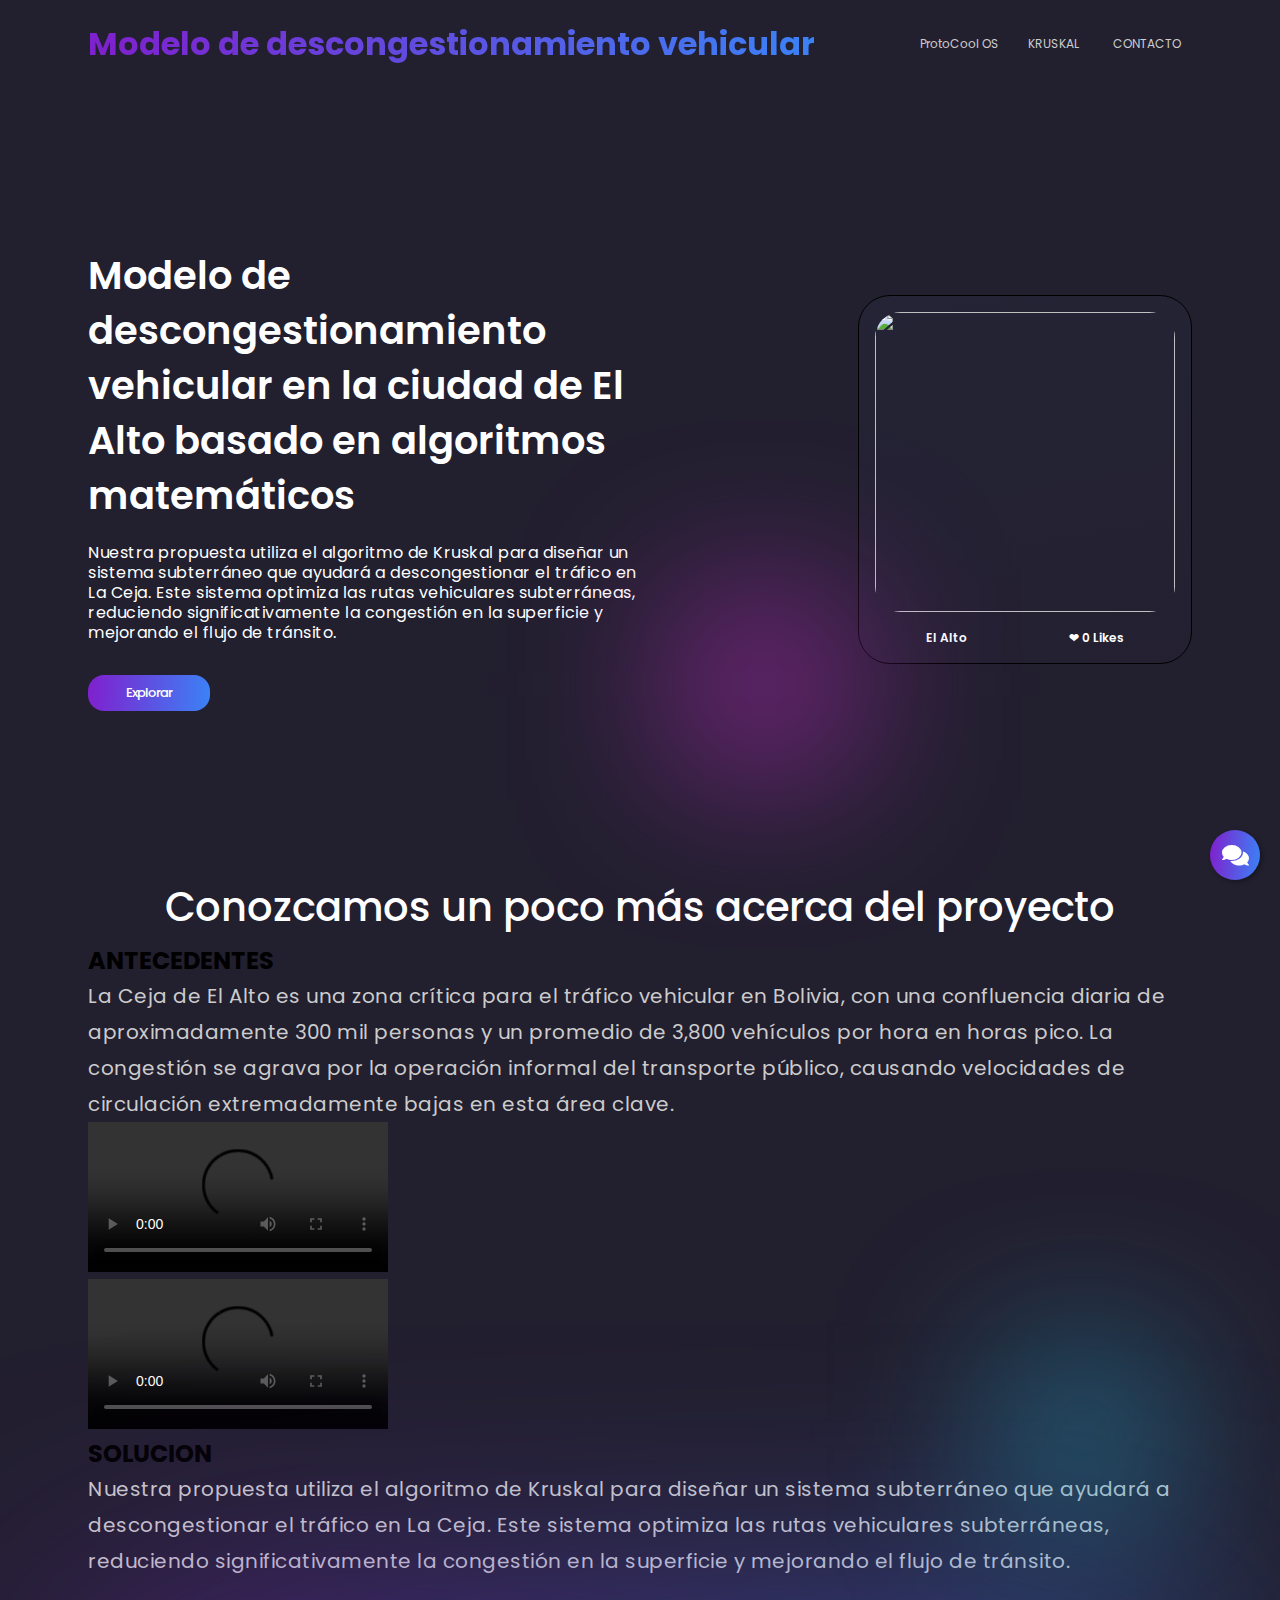
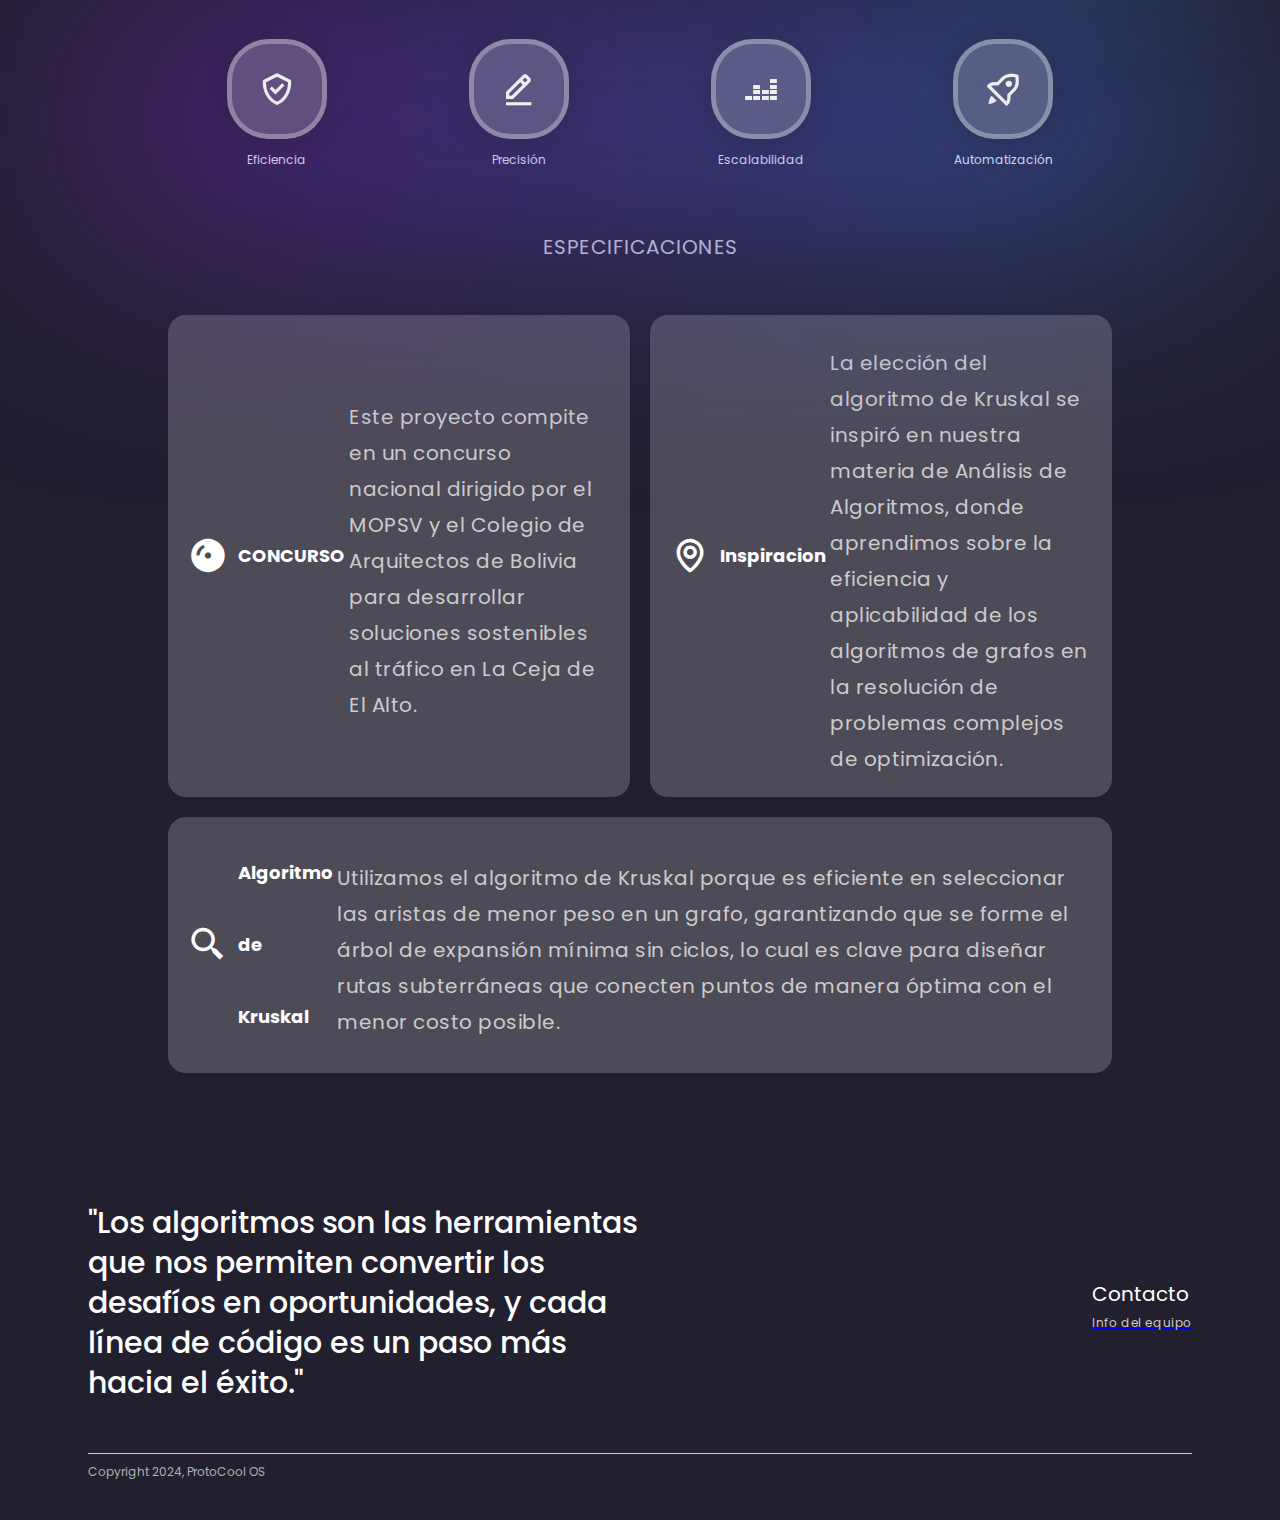
==== commit 18e1bb90: "pagina protocool subida" ====
--- a/index.html
+++ b/index.html
@@ -7,7 +7,7 @@
     <link rel="stylesheet" href="https://cdnjs.cloudflare.com/ajax/libs/font-awesome/5.15.4/css/all.min.css">
     <link href='https://unpkg.com/boxicons@2.1.4/css/boxicons.min.css' rel='stylesheet'>
     <link rel="stylesheet" href="style.css">
-    <title>ProtoCool OS</title>
+    <title>Proyecto Ceja</title>
 </head>
 
 <body>
@@ -18,6 +18,9 @@
             <a href="#" class="logo">Modelo de descongestionamiento vehicular</a>
             
             <div class="nav-buttons" id="navMenu">
+                <a href="https://jesdanrs.github.io/ProtoCoolOS/">
+                    <button class="nav-btn">ProtoCool OS</button>
+                </a>
                 <a href="/Kruskal/indexkruskal.html">
                     <button class="nav-btn">KRUSKAL</button>
                 </a>
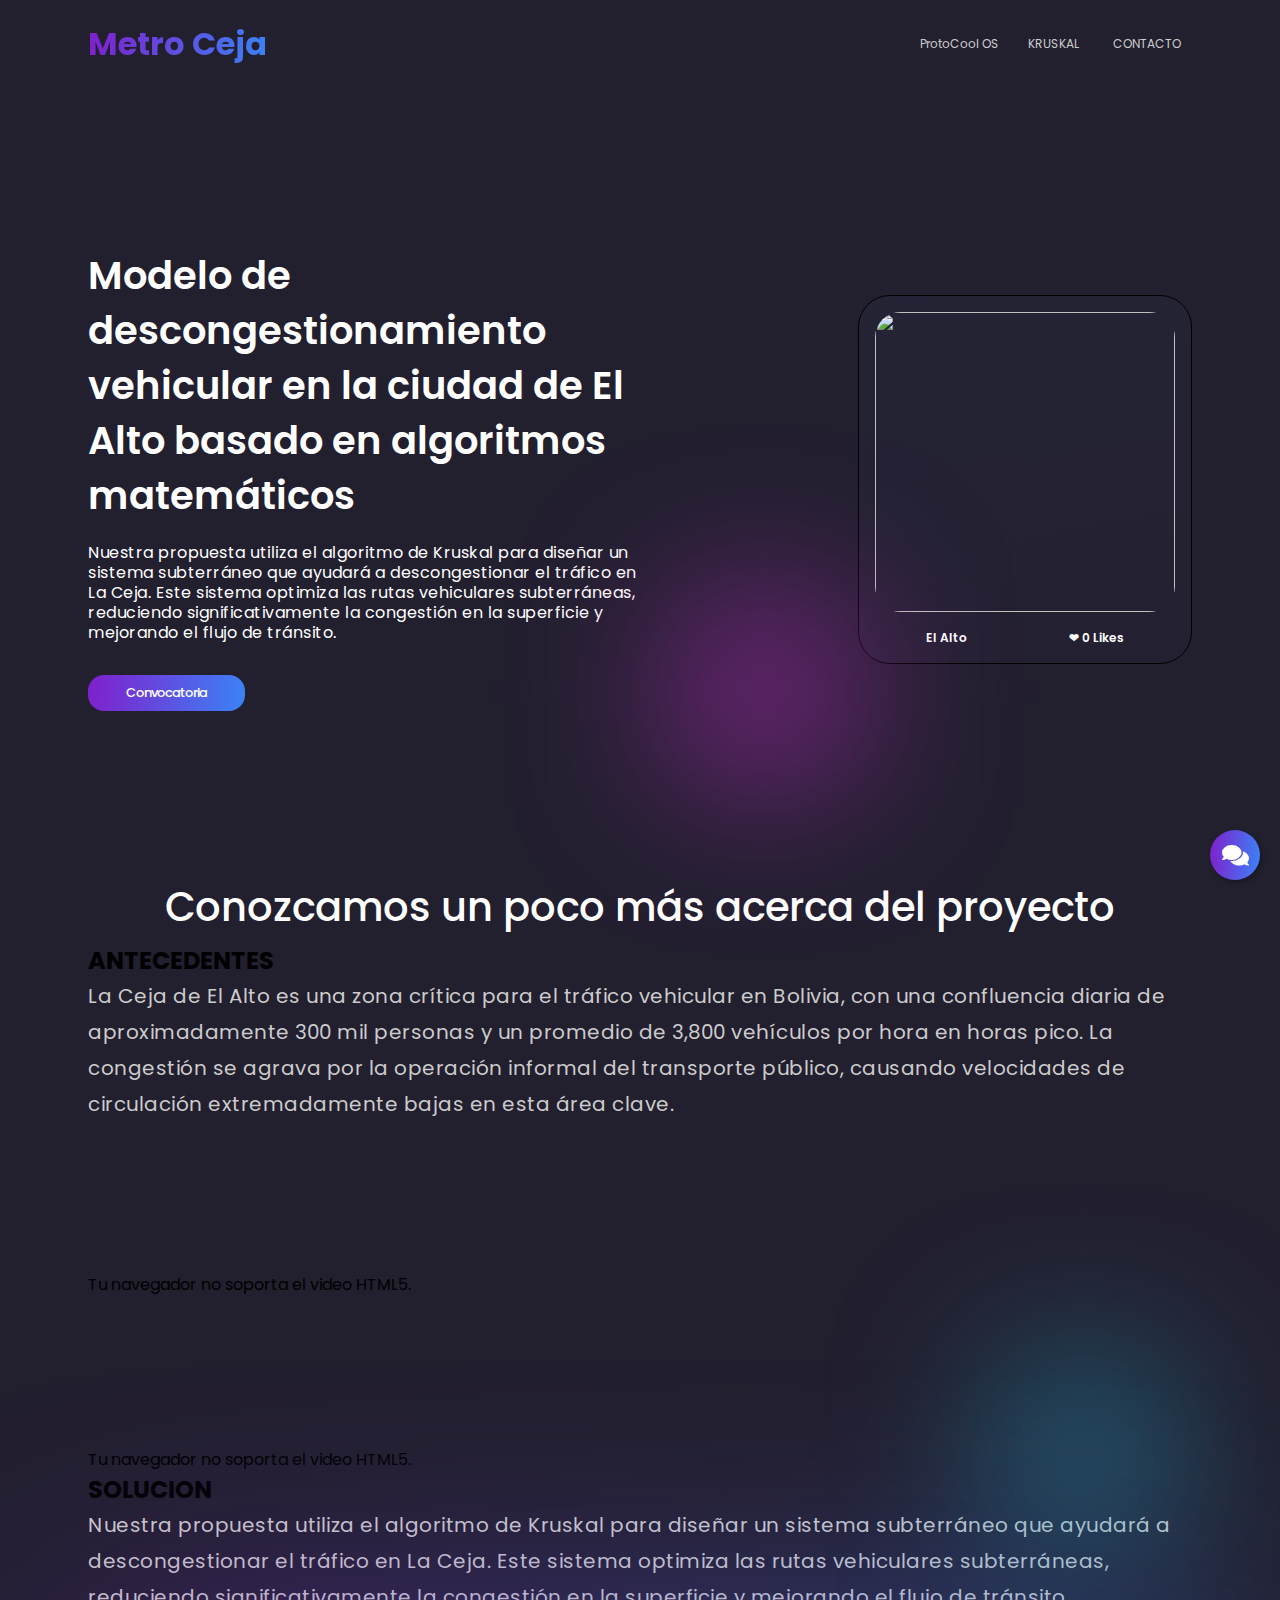
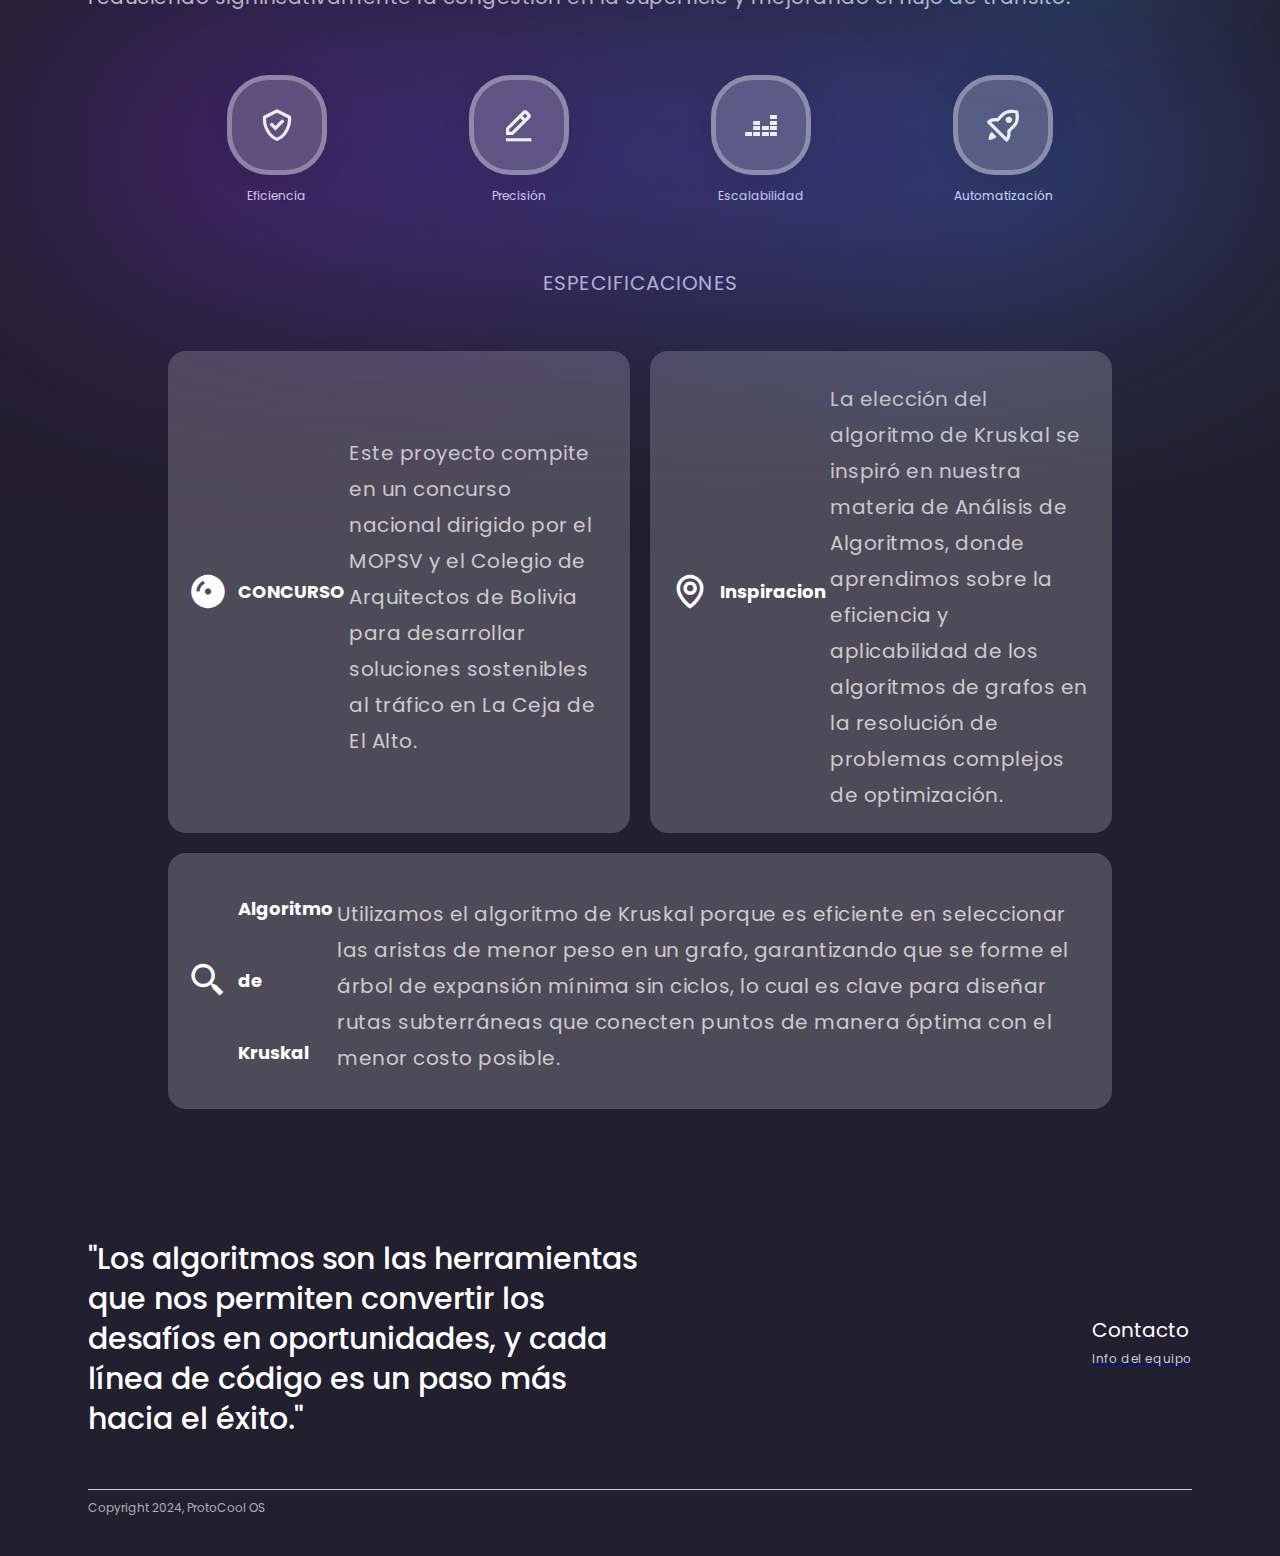
==== commit 89000af7: "Cambios a últiomo momento" ====
--- a/index.html
+++ b/index.html
@@ -15,13 +15,13 @@
     <div class="main">
         <!-- Navbar -->
         <div class="navbar">
-            <a href="#" class="logo">Modelo de descongestionamiento vehicular</a>
+            <a href="#" class="logo">Metro Ceja</a>
             
             <div class="nav-buttons" id="navMenu">
                 <a href="https://jesdanrs.github.io/ProtoCoolOS/">
                     <button class="nav-btn">ProtoCool OS</button>
                 </a>
-                <a href="/Kruskal/indexkruskal.html">
+                <a href="Kruskal/indexkruskal.html">
                     <button class="nav-btn">KRUSKAL</button>
                 </a>
                 <a href="Contacto/indexContacto.html">
@@ -46,7 +46,7 @@
                 </p>
                 <div class="info-buttons">
                     <a href="ProyectoCejapdf.pdf" download>
-                        <button id="scroll" class="info-btn selected">Explorar</button>
+                        <button id="scroll" class="info-btn selected">Convocatoria</button>
                     </a>
                 </div>
             </div>
@@ -84,19 +84,15 @@
                         </p>
                     </div>
                     <div class="video-container">
-                        <video class="info-video" controls>
-                            <source src="problema.mp4" type="video/mp4">
+                        <iframe width="560" height="415" src="https://www.youtube.com/embed/-DMNGglA2U4?si=2J5VTaFij0iiXsEV" title="YouTube video player" frameborder="0" allow="accelerometer; autoplay; clipboard-write; encrypted-media; gyroscope; picture-in-picture; web-share" referrerpolicy="strict-origin-when-cross-origin" allowfullscreen></iframe>
                             Tu navegador no soporta el video HTML5.
-                        </video>
                     </div>
                 </div>
             </div>
             <div class="background-section horizontal-section">
                 <div class="video-container">
-                    <video class="info-video" controls>
-                        <source src="solucion.mp4" type="video/mp4">
+                    <iframe width="560" height="315" src="https://www.youtube.com/embed/pe8yvFJBDBo?si=Oz-JIkMq-gihDfM0" title="YouTube video player" frameborder="0" allow="accelerometer; autoplay; clipboard-write; encrypted-media; gyroscope; picture-in-picture; web-share" referrerpolicy="strict-origin-when-cross-origin" allowfullscreen></iframe>
                         Tu navegador no soporta el video HTML5.
-                    </video>
                 </div>
                 <div class="text-container">
                     <h2 class="info-sub">SOLUCION</h2>
